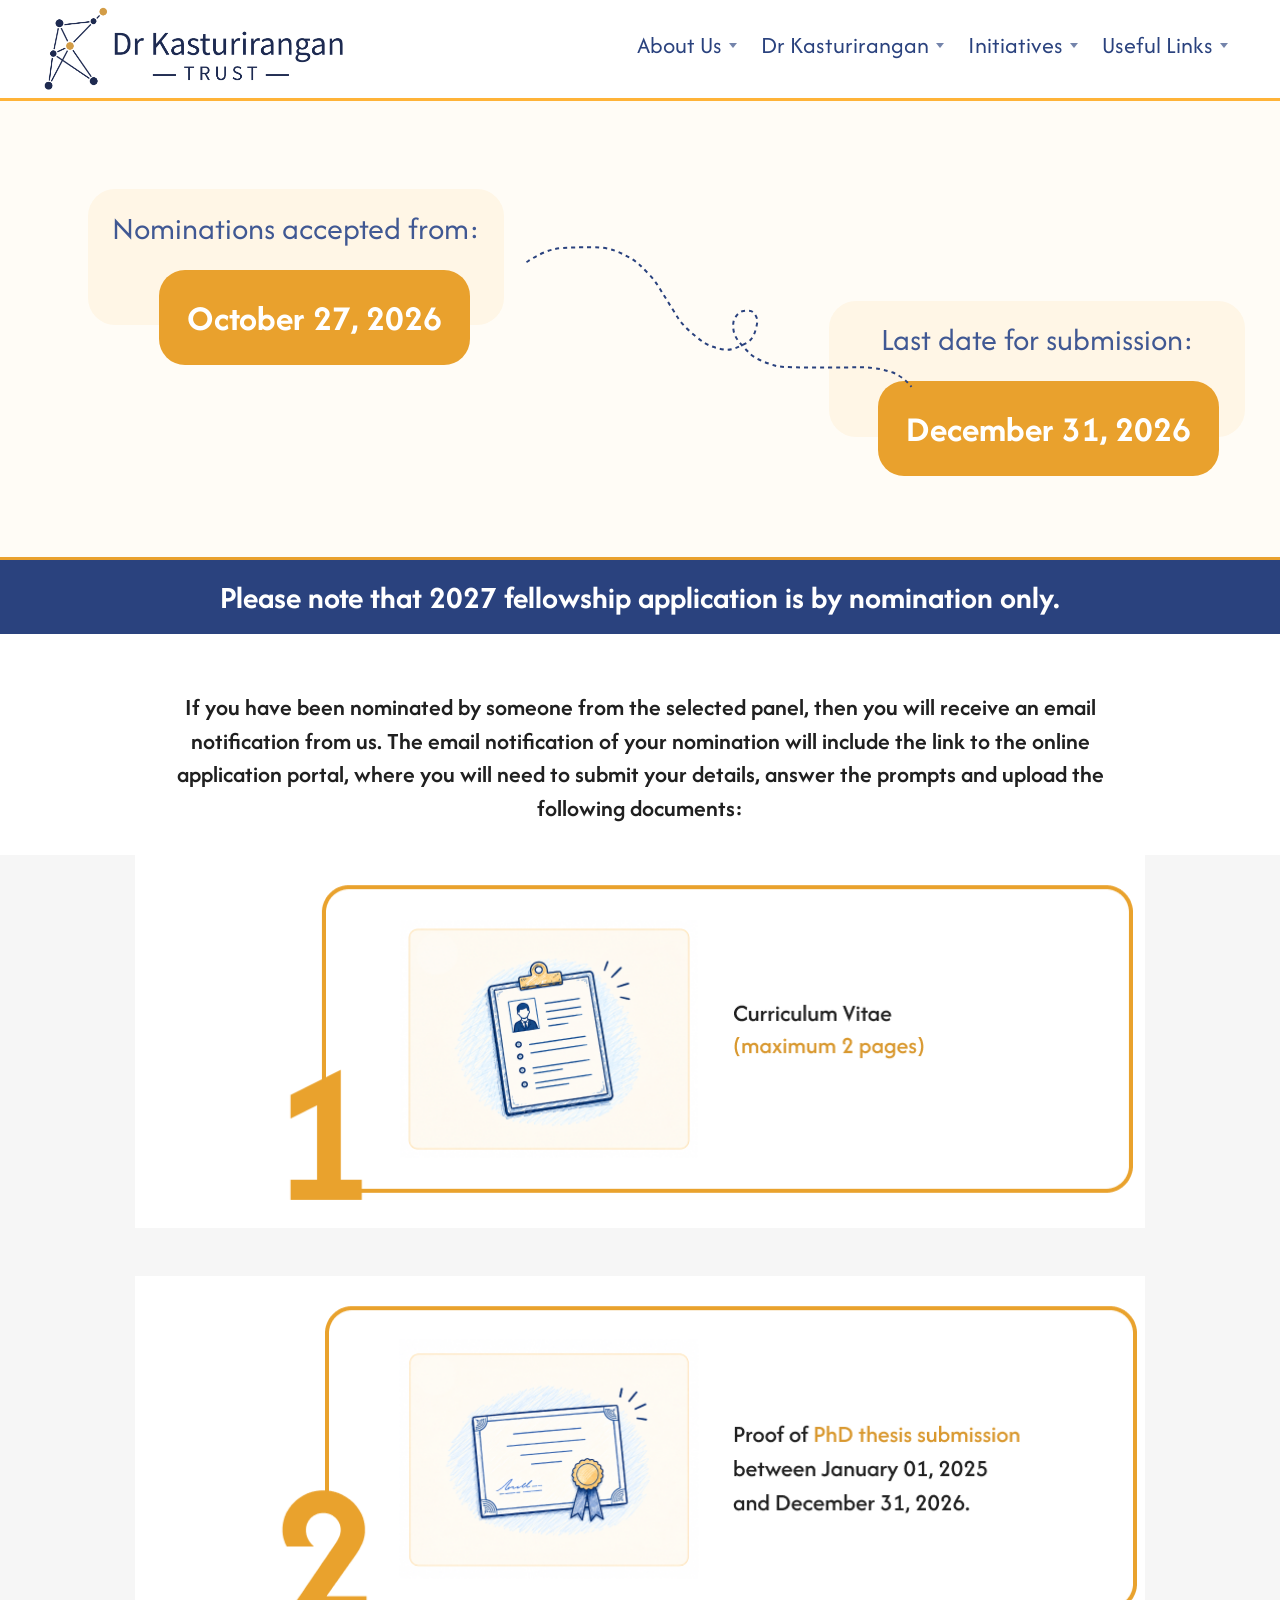
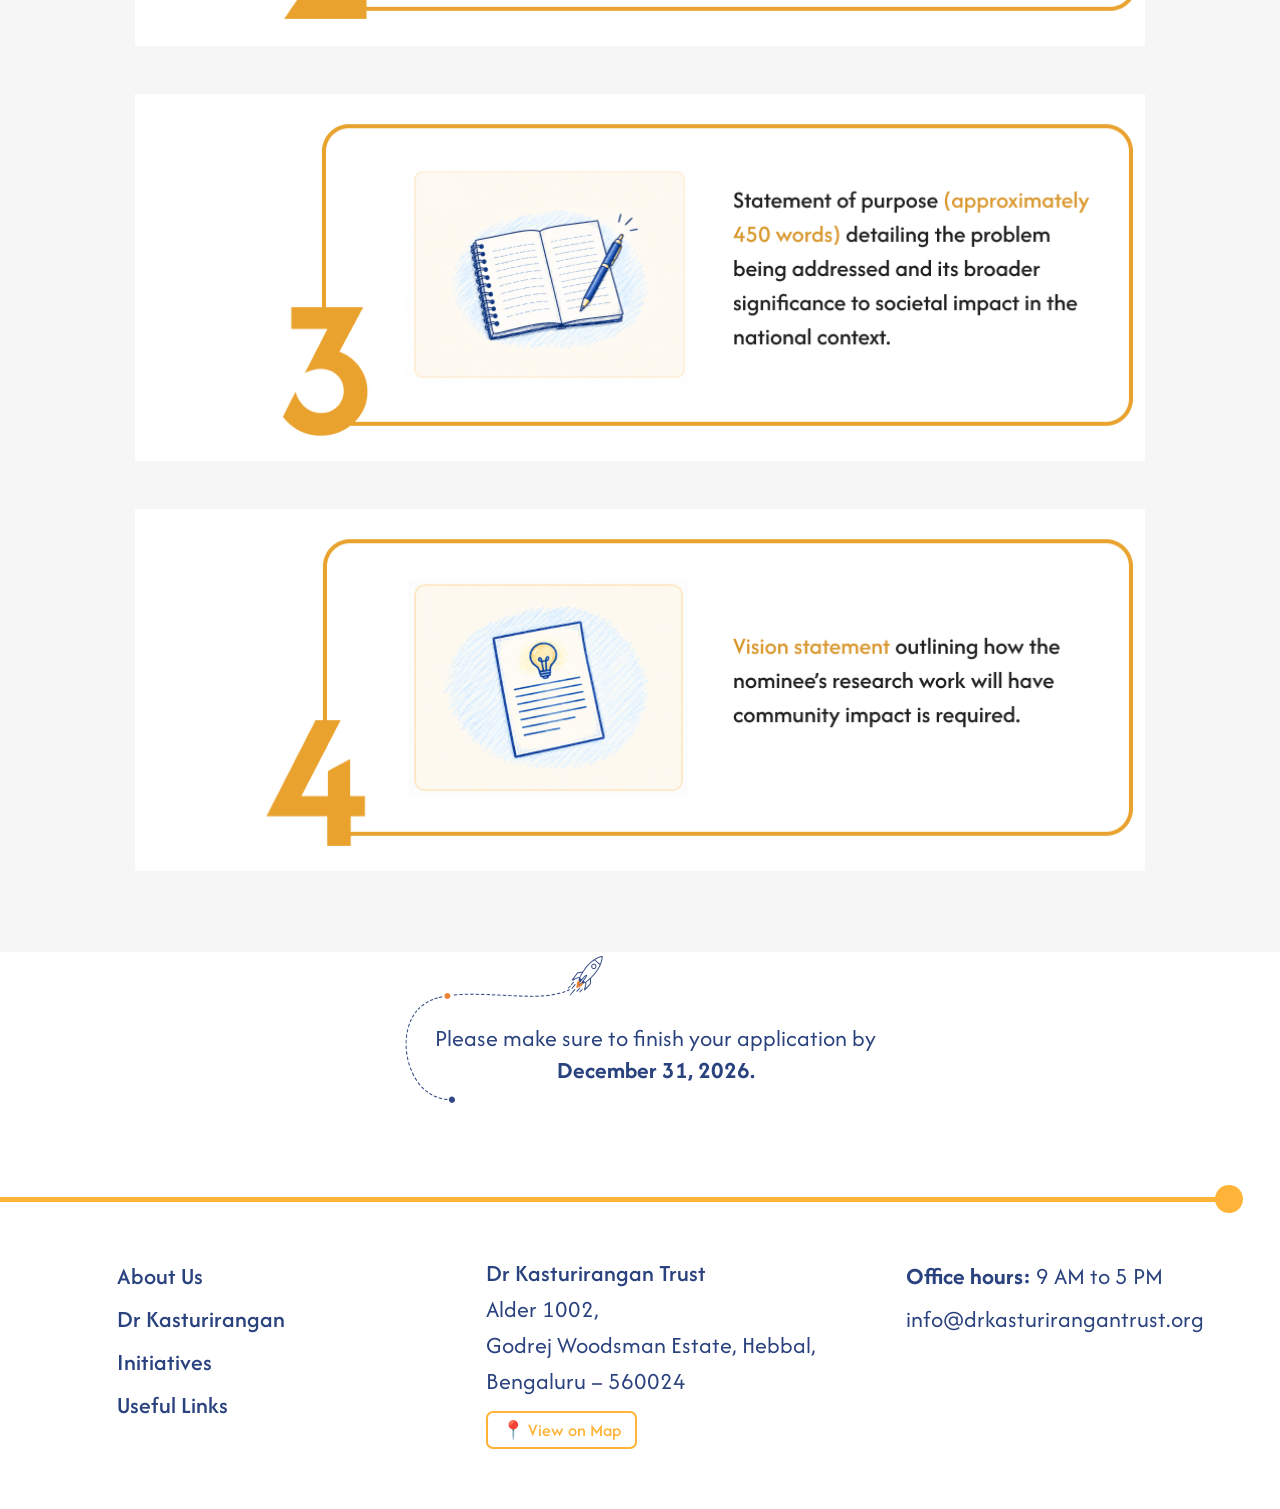
==== apply.html @ 33c1ba4e "Fix footer pincode: 560045 -> 560024 across all pages" ====
<!DOCTYPE html>
<html lang="en">
<head>
  <meta charset="UTF-8">
  <link rel="preconnect" href="https://fonts.googleapis.com">
  <link rel="preconnect" href="https://fonts.gstatic.com" crossorigin>
  <link rel="stylesheet" href="https://fonts.googleapis.com/css2?family=Afacad:ital,wght@0,400;0,500;0,600;0,700;1,400;1,500;1,600;1,700&family=Agdasima&display=swap">
  <meta name="viewport" content="width=device-width, initial-scale=1.0">
  <title>Apply &mdash; Dr Kasturirangan Trust</title>
  <link rel="stylesheet" href="tokens.css">
  <link rel="stylesheet" href="shared.css">
  <link rel="stylesheet" href="apply.css">
  <link rel="stylesheet" href="mobile-shared.css">
  <link rel="stylesheet" href="mobile-apply.css">
</head>
<body>

  <!-- ============================================================
       NAV (identical across all pages)
  ============================================================ -->
  <nav class="site-nav">
    <a href="index.html" class="nav-logo">
      <img src="assets/images/logo-final.png" alt="Dr Kasturirangan Trust" style="height:86px;width:auto;">
    </a>
    <ul class="nav-links">
      <li>
        <a href="#">About Us <span class="nav-chev"></span></a>
        <div class="nav-dropdown">
          <a href="vision.html">Vision &amp; Mission</a>
          <a href="team.html">Team</a>
        </div>
      </li>
      <li>
        <a href="hislife.html">Dr Kasturirangan <span class="nav-chev"></span></a>
        <div class="nav-dropdown">
          <a href="hislife.html">His Life</a>
          <a href="writings.html">Space and Beyond &ndash; The Book</a>
        </div>
      </li>
      <li>
        <a href="fellowship.html">Initiatives <span class="nav-chev"></span></a>
        <div class="nav-dropdown">
          <a href="fellowship.html">Fellowship</a>
        </div>
      </li>
      <li>
        <a href="apply.html">Useful Links <span class="nav-chev"></span></a>
        <div class="nav-dropdown">
          <a href="apply.html">Apply</a>
          <a href="#contact">Contact Us</a>
        </div>
      </li>
    </ul>
    <button class="nav-hamburger" aria-label="Menu" aria-expanded="false"
            onclick="var n=this.closest('nav');var ul=n.querySelector('.nav-links');ul.classList.toggle('nav-open');this.setAttribute('aria-expanded',ul.classList.contains('nav-open'))">
      <svg width="24" height="24" viewBox="0 0 24 24" fill="none">
        <line x1="3" y1="6"  x2="21" y2="6"  stroke="currentColor" stroke-width="2" stroke-linecap="round"/>
        <line x1="3" y1="12" x2="21" y2="12" stroke="currentColor" stroke-width="2" stroke-linecap="round"/>
        <line x1="3" y1="18" x2="21" y2="18" stroke="currentColor" stroke-width="2" stroke-linecap="round"/>
      </svg>
    </button>
  </nav>

  <!-- ============================================================
       1. NOMINATION DATES
       Figma: bg #fffcf6, h 459px. Two staggered label+date pairs.
       Left pair: x=88, y=107 (section-relative).
       Right pair: x=933, y=218.
       Connector arrow: x=526, y=145, 387x142px.
  ============================================================ -->
  <section class="ap-dates" aria-label="Nomination dates">
    <div class="ap-dates-pill ap-dates-pill--left"  aria-hidden="true"></div>
    <div class="ap-dates-pill ap-dates-pill--right" aria-hidden="true"></div>

    <p class="ap-dates-label ap-dates-label--left">Nominations accepted from:</p>
    <div class="ap-date-box ap-date-box--left">
      <time datetime="2026-10-27">October 27, 2026</time>
    </div>

    <p class="ap-dates-label ap-dates-label--right">Last date for submission:</p>
    <div class="ap-date-box ap-date-box--right">
      <time datetime="2026-12-31">December 31, 2026</time>
    </div>

    <img class="ap-dates-connector" src="assets/apply/dates-connector.svg" alt="" aria-hidden="true">
  </section>

  <!-- ============================================================
       2. NOTICE BANNER
       Figma: h 74px, bg #2a417d, 32px bold white centered.
  ============================================================ -->
  <div class="ap-banner" role="note">
    Please note that 2027 fellowship application is by nomination only.
  </div>

  <!-- ============================================================
       3. INTRO TEXT
       Figma: w 962px centred, 32px #d9982e. Email link in bold.
  ============================================================ -->
  <p class="ap-intro">
    If you have been nominated by someone from the selected panel, then you will receive an email notification from us. The email notification of your nomination will include the link to the online application portal, where you will need to submit your details, answer the prompts and upload the following documents:
  </p>

  <!-- ============================================================
       4. DOCUMENT CARDS  (1 of 5)
       Each: 962px centred, 4px amber border, radius 27px.
       Large decorative number overflows left edge of card.
       Card-relative coords: page_abs_y - cardTop, page_abs_x - cardLeft.
       NOTE: card-4.png and card-5.png are exports from updated Figma
             showing endorsement (numbered 4) and budget (numbered 5).
  ============================================================ -->
  <section class="ap-docs" aria-label="Required application documents">

    <img class="ap-card-full" src="assets/apply/card-1.png"
         alt="Curriculum Vitae (maximum 2 pages)">

    <img class="ap-card-full" src="assets/apply/card-2.png"
         alt="Proof of PhD thesis submission between January 01, 2025 and December 31, 2026">

    <img class="ap-card-full" src="assets/apply/card-3.png"
         alt="Statement of purpose (approximately 450 words) detailing the problem being addressed and its broader significance to societal impact in the national context">

    <img class="ap-card-full" src="assets/apply/card-4.png"
         alt="Vision statement outlining how the nominee�s research work will have community impact">

  </section>

  <!-- ============================================================
       5. DISCLAIMER
       Figma: container 631x153px centred. Rocket (222x153) left.
       Disclaimer SVG: left 37px, top 70px, 584x53px.
  ============================================================ -->
  <div class="ap-disclaimer">
    <img class="ap-disclaimer-rocket" src="assets/apply/rocket.png"
         alt="" aria-hidden="true">
    <p class="ap-disclaimer-text">Please make sure to finish your application by <strong>December 31, 2026.</strong></p>
  </div>

  <!-- ============================================================
       FOOTER RULE
  ============================================================ -->
  <div class="footer-rule-wrap">
    <div class="footer-rule"></div>
    <div class="footer-dot"></div>
  </div>

  <!-- ============================================================
       FOOTER
  ============================================================ -->
  <footer class="site-footer">
    <nav class="footer-nav" aria-label="Footer navigation">
      <a href="#">About Us</a>
      <a href="hislife.html">Dr Kasturirangan</a>
      <a href="fellowship.html">Initiatives</a>
      <a href="apply.html">Useful Links</a>
    </nav>
    <div class="footer-addr-block">
      <p class="footer-addr">
        <strong>Dr Kasturirangan Trust</strong><br>
        Alder 1002,<br>
        Godrej Woodsman Estate, Hebbal,<br>
        Bengaluru &ndash; 560024
      </p>
      <a href="https://maps.google.com/maps?q=Godrej+Woodsman+Estate,+Hebbal,+Bengaluru+560024"
         target="_blank" rel="noopener" class="footer-map-btn">&#128205; View on Map</a>
    </div>
    <div class="footer-contact" id="contact">
      <p><strong>Office hours:</strong> 9 AM to 5 PM</p>
      <a href="mailto:info@drkasturirangantrust.org">info@drkasturirangantrust.org</a>
</div>
  </footer>

<script src="nav.js"></script>
</body>
</html>
---- tokens.css ----
﻿/* --- DESIGN TOKENS ---------------------------------------------
   All values extracted programmatically from Figma node data.
   Colors: from fills[].color hex. Sizes: from text-node style.
   Radius: from cornerRadius. Spacing: from layout coordinates.
--------------------------------------------------------------- */

:root {
  /* COLORS */
  --c-primary:      #2a427e;   /* fills: primary navy */
  --c-primary-dark: #2e3d63;   /* nav links, subheadings */
  --c-accent:       #ffb338;   /* amber: borders, pills, footer rule */
  --c-amber-deep:   #c58316;   /* darker amber: hero title, kickers */
  --c-kicker:       #d39d47;   /* section kicker letter-color */
  --c-amber-border: #d9982e;   /* application section border */
  --c-text:         #202020;   /* body text */
  --c-text-muted:   #808080;   /* explore link, taglines */
  --c-text-navy:    #162752;   /* application section heading */
  --c-text-blue:    #405893;   /* date highlight in application */
  --c-bg-cream:     #fff6e7;   /* exp rows, eligibility boxes */
  --c-bg-light:     #f7f5f5;   /* fellowship hero background */
  --c-amber-bg:     rgba(255,179,56,0.8); /* quote strip background */

  /* TYPOGRAPHY */
  --font-main: 'Afacad', sans-serif;
  --font-deco: 'Agdasima', sans-serif;

  /* font-size values from Figma text node fontSize */
  --fs-nav:       24px;   /* nav links */
  --fs-kicker:    20px;   /* section kicker labels */
  --fs-body-sm:   clamp(18px, 1.25vw, 22px);  /* hero description; 18px @ 1440px, never below Figma value */
  --fs-body:      24px;   /* standard body + bullets */
  --fs-body-lg:   24px;   /* footer, eligibility text */
  --fs-tagline:   24px;   /* CTA tagline + button text */
  --fs-eyebrow:   28px;   /* fellowship "Apply now" text */
  --fs-h2:        36px;   /* all section h2 headings */
  --fs-hero:      clamp(22px, 2.43vw, 47px); /* home hero headline; 35px @ 1440px */
  --fs-quote:     44px;   /* pull quote */
  --fs-hero-btn:  36px;   /* home apply button text */
  --fs-banner:    36px;   /* banner strip text */

  /* font-weight from Figma fontStyle (Regular=400, Medium=500, Bold=700) */
  --fw-regular: 400;
  --fw-medium:  500;
  --fw-semibold: 600;
  --fw-bold:    700;

  --ls-kicker: 2px;  /* letterSpacing on kicker labels */

  /* SPACING (from absolute coordinates converted to logical values) */
  --nav-h:       101px;  /* home page: separator line at y=101 */
  --page-px:      clamp(16px, 4vw, 58px);  /* leftmost canvas content at x=58; fluid */
  --section-py:   clamp(32px, 3.9vw, 56px);  /* section vertical padding; fluid */

  /* BORDER RADIUS (from Figma cornerRadius property) */
  --r-portrait:   71px;   /* hero portrait image */
  --r-pill:       99px;   /* blue decorative rectangle */
  --r-banner:     26px;   /* amber banner pills */
  --r-tab-bar:    27px;   /* fellowship tab nav border */
  --r-exp-row:    26px;   /* expectation rows */
  --r-exp-port:   42px;   /* expectations portrait image */
  --r-story:      10px;   /* story card images */
  --r-elig-box:   26px;   /* eligibility boxes */
  --r-cta-btn:    13px;   /* CTA apply button */
  --r-apply-btn:  12px;   /* fellowship apply button */
  --r-home-btn:   17px;   /* home apply button */
  --r-map-btn:     7px;   /* View on Map button */

  /* LAYOUT */
  --max-w-page:    1440px;
  --max-w-content: 1324px;  /* tab bar width = widest inner container */
}

/* RESET */
*, *::before, *::after { margin: 0; padding: 0; box-sizing: border-box; }
html { font-size: 16px; scroll-behavior: smooth; }
body {
  font-family: var(--font-main);
  background: #fff;
  color: var(--c-text);
  overflow-wrap: break-word;
  max-width: var(--max-w-page);
  margin: 0 auto;
}
img { max-width: 100%; height: auto; display: block; }
a { text-decoration: none; color: inherit; }
button { cursor: pointer; font-family: var(--font-main); border: none; background: none; }
ul { list-style: disc; }
li { margin-bottom: 8px; }
---- shared.css ----
/* shared.css - nav + footer used on every page
   Measurements from Figma node coordinates (1440px canvas). */

/* ==========================================================
   NAV
   Height 101px: separator line at y=101 in home page canvas.
   Logo icon: x=40, y=7, w=58, h=74. Logo text: x=101, w=273, h=83.
   Links: x=638-1363, y=44, font-size=16px, color=#2e3d63.
   Border-bottom: 3px solid #ffb338 (accent).
   ========================================================== */

.site-nav {
  position: sticky;
  top: 0;
  z-index: 200;
  background: #fff;
  border-bottom: 3px solid var(--c-accent);
  height: var(--nav-h);
  display: flex;
  align-items: center;
  justify-content: space-between;
  padding: 0 40px;
}

.nav-logo {
  display: flex;
  align-items: center;
  gap: 3px; /* 101px - (40px + 58px) = 3px between icon right and text left */
  flex-shrink: 0;
}

.nav-logo-icon {
  width: 58px;
  height: 74px;
  object-fit: contain;
}

.nav-logo-text {
  width: 273px;
  height: 83px;
  object-fit: contain;
}

.nav-logo img {
  height: 86px;
  width: auto;
}

.nav-links {
  display: flex;
  align-items: center;
  list-style: none;
  padding: 0;
  margin: 0;
  gap: 0;
  flex: 1;
  justify-content: flex-end;
}

.nav-links li a {
  display: flex;
  align-items: center;
  gap: 4px;
  height: var(--nav-h);
  padding: 0 12px;
  font-size: var(--fs-nav);
  font-weight: var(--fw-regular);
  color: var(--c-primary);
  white-space: nowrap;
  transition: color 0.15s;
}

.nav-links li a:hover {
  color: var(--c-accent);
}

/* ----------------------------------------------------------
   NAV DROPDOWN
   Each <li> is position:relative. Dropdown sits directly below
   the nav's amber border (top = nav-h - 3px border).
   Animation: opacity + translateY, 150ms ease-out ("quick").
   ---------------------------------------------------------- */

.nav-links li {
  position: relative;
}

.nav-dropdown {
  position: absolute;
  top: calc(var(--nav-h) - 3px);
  left: 0;
  background: #fff;
  border-top: 3px solid var(--c-accent);
  border-radius: 0 0 10px 10px;
  box-shadow: 0 8px 24px rgba(0, 0, 0, 0.12);
  min-width: fit-content;
  padding: 4px 0 8px; /* R5: compact dropdown */
  z-index: 300;
  opacity: 0;
  transform: translateY(-6px);
  pointer-events: none;
  transition: opacity 0.15s ease-out, transform 0.15s ease-out;
}

.nav-links li:hover > .nav-dropdown {
  opacity: 1;
  transform: translateY(0);
  pointer-events: auto;
}

/* Higher specificity (0-2-0-1) beats .nav-links li a (0-1-1-1)
   so height:101px and display:flex do not bleed into dropdown items. */
.nav-links li .nav-dropdown a {
  display: block;
  height: auto;
  padding: 7px 16px; /* R5: tighter dropdown items */
  font-size: 22px;
  font-weight: var(--fw-regular);
  color: var(--c-primary);
  white-space: nowrap;
  line-height: 1.4;
  transition: color 0.1s ease, background 0.1s ease, padding-left 0.1s ease;
}

.nav-links li .nav-dropdown a:hover {
  color: var(--c-primary);
  background: var(--c-bg-cream);
  padding-left: 26px;
}

/* Right-align dropdowns for the last 3 nav items so they don't overflow
   the right edge of the 1440px page (e.g. "Journeys of Change", "Useful Links"). */
.nav-links li:nth-last-child(-n+3) .nav-dropdown {
  left: auto;
  right: 0;
}


/* Dropdown chevron: solid CSS downward triangle (▽) */
.nav-chev {
  display: inline-block;
  width: 0;
  height: 0;
  border-left: 4px solid transparent;
  border-right: 4px solid transparent;
  border-top: 5px solid currentColor;
  margin-left: 3px;
  opacity: 0.65;
  flex-shrink: 0;
  vertical-align: middle;
}

/* ==========================================================
   FOOTER RULE + DOT
   Line: left=0, top=14px within wrap, w=calc(100%-118px), h=5px.
   Dot: right=118px, top=2px, w=28, h=28, circle.
   From Figma: line at x=0 w=1338 on 1440px canvas.
   1440-1338=102px gap on right; dot at x=1322, size=32px.
   CSS approximation: right=118px to sit inside line end.
   ========================================================== */

.footer-rule-wrap {
  position: relative;
  height: 32px;
}

.footer-rule {
  position: absolute;
  left: 0;
  top: 14px;
  width: calc(100% - var(--page-px)); /* ends at page margin, dot sits at that end */
  height: 5px;
  background: var(--c-accent);
}

.footer-dot {
  position: absolute;
  right: calc(var(--page-px) - 14px); /* centers 28px dot on the line's right end */
  top: 2px;
  width: 28px;
  height: 28px;
  border-radius: 50%;
  background: var(--c-accent);
}

/* ==========================================================
   FOOTER
   3-col grid starting at x=117px on 1440px canvas.
   Col widths derived from Figma link/address/contact x-positions:
     Col 1 (nav links): x=117, ends before x=486 -> 369px
     Col 2 (address):   x=486, ends before x=906 -> 420px
     Col 3 (contact):   x=906 to x=1440          -> 534px
   padding-left=117px places grid at the correct canvas offset.
   Font: 24px medium #2a427e (--fs-body-lg, --fw-medium).
   ========================================================== */

.site-footer {
  padding: 40px 40px 60px 117px;
  padding-bottom: max(60px, calc(env(safe-area-inset-bottom, 0px) + 40px));
  display: grid;
  grid-template-columns: 369px 420px 1fr;
  gap: 0;
  align-items: start;
}

.footer-nav {
  display: flex;
  flex-direction: column;
}

.footer-nav a {
  font-size: var(--fs-body-lg);
  font-weight: var(--fw-medium);
  color: var(--c-primary);
  line-height: 1.8;
  display: block;
}

.footer-nav a:hover {
  color: var(--c-accent);
}

.footer-addr {
  font-size: var(--fs-body-lg);
  font-weight: var(--fw-regular);
  color: var(--c-primary);
  line-height: 1.5;
  margin-bottom: 12px;
}

.footer-addr strong {
  font-weight: var(--fw-medium);
}

/* View on Map button: border=2px #ffb338, radius=7px, 24px medium */
.footer-map-btn {
  display: inline-flex;
  align-items: center;
  gap: 6px;
  border: 2px solid var(--c-accent);
  border-radius: var(--r-map-btn);
  padding: 5px 14px;
  font-size: 18px;
  font-weight: var(--fw-medium);
  color: var(--c-accent);
  background: none;
  font-family: var(--font-main);
  cursor: pointer;
  text-decoration: none;
}

.footer-contact p,
.footer-contact a {
  font-size: var(--fs-body-lg);
  color: var(--c-primary);
  line-height: 1.8;
  display: block;
}

.footer-contact a:hover {
  color: var(--c-accent);
}

/* Footer social icons row */
.footer-social {
  display: flex;
  align-items: center;
  gap: 16px;
  margin-top: 8px;
}

.footer-social a {
  display: inline-flex;
  align-items: center;
  justify-content: center;
  width: 40px;
  height: 40px;
  border-radius: 50%;
  border: 2px solid var(--c-primary);
  color: var(--c-primary);
  transition: border-color 0.15s, color 0.15s;
}

.footer-social a:hover {
  border-color: var(--c-accent);
  color: var(--c-accent);
}

/* ==========================================================
   RESPONSIVE BREAKPOINTS
   At 768px: collapse nav + footer to single column.
   ========================================================== */

/* Hamburger button — hidden on desktop */
.nav-hamburger {
  display: none;
  background: none;
  border: none;
  cursor: pointer;
  padding: 8px;
  color: var(--c-primary-dark);
  flex-shrink: 0;
}
.nav-hamburger:hover { color: var(--c-accent); }

@media (max-width: 900px) {
  .site-nav {
    padding: 0 20px;
    height: auto;
    min-height: 70px;
    flex-wrap: wrap;
    gap: 8px;
    padding-top: 10px;
    padding-bottom: 10px;
  }
  .nav-links {
    flex-wrap: wrap;
    gap: 0;
  }
  .nav-links li a {
    height: auto;
    padding: 6px 8px;
    font-size: 14px;
  }
  .nav-logo-text {
    width: 180px;
    height: auto;
  }
}

/* ── Hamburger nav for phones ── */
@media (max-width: 620px) {
  .site-nav {
    flex-wrap: nowrap;
    height: 64px;
    min-height: 64px;
    padding: 0 16px;
    gap: 0;
  }
  /* Hide link list until opened */
  .nav-links {
    display: none;
    flex-direction: column;
    align-items: flex-start;
    position: absolute;
    top: 64px;
    left: 0;
    right: 0;
    background: #fff;
    border-top: 3px solid var(--c-accent);
    box-shadow: 0 8px 24px rgba(0,0,0,0.14);
    padding: 8px 0 16px;
    z-index: 400;
  }
  .nav-links.nav-open {
    display: flex;
  }
  .nav-links li {
    width: 100%;
  }
  .nav-links li a {
    height: auto;
    padding: 10px 20px;
    font-size: 16px;
    width: 100%;
    box-sizing: border-box;
  }
  /* Drop sub-menus inline on mobile */
  .nav-dropdown {
    position: static;
    box-shadow: none;
    border-top: none;
    border-radius: 0;
    background: var(--c-bg-cream);
    opacity: 1;
    transform: none;
    pointer-events: auto;
    display: none;
    padding: 0;
  }
  .nav-links li.nav-sub-open > .nav-dropdown {
    display: block;
  }
  .nav-links li .nav-dropdown a {
    padding: 7px 20px 7px 32px;
    font-size: 18px;
  }
  .nav-hamburger { display: flex; }
  .nav-logo-text  { width: 140px; }
  .nav-logo img   { height: 48px !important; width: auto !important; }
}

@media (max-width: 960px) {
  .site-footer {
    padding-left: 40px;
    grid-template-columns: 1fr 1fr 1fr;
  }
}

@media (max-width: 768px) {
  .site-footer {
    grid-template-columns: 1fr;
    padding: 32px 20px;
    gap: 24px;
  }
  .footer-rule-wrap {
    display: none;
  }
}
---- apply.css ----
/* apply.css — Apply / nomination page
   All coordinates from Anima React export (Apply.tsx) + Figma.
   wrap_y = Anima_absolute_y − 113 (nav height).
   1440px fixed canvas, desktop-first. */

/* ─── 1. NOMINATION DATES ──────────────────────────────────────
   Figma: section top 113px (after nav), h 459px, bg #fffcf6.
   Two staggered label+date pairs connected by an arrow SVG.
   ─────────────────────────────────────────────────────────────── */
.ap-dates {
  position: relative;
  height: 459px;
  background: #fffcf6;
  border-bottom: 3px solid #e9a12d;
}

/* Soft amber pill behind each label+date pair */
.ap-dates-pill {
  position: absolute;
  height: 136px;
  width: 416px;
  background: #fff6e6;
  border-radius: 27px;
}
.ap-dates-pill--left  { left: 88px;  top: 88px; }
.ap-dates-pill--right { left: 64.79%; top: 200px; }

/* "Nominations accepted from:" / "Last date for submission:" */
.ap-dates-label {
  position: absolute;
  width: 416px;
  font-size: 32px;
  font-weight: 400;
  color: #405893;       /* --c-text-blue */
  text-align: center;
  line-height: 1.3;
  margin: 0;
}
.ap-dates-label--left  { left: 88px;  top: 107px; }
.ap-dates-label--right { left: 64.79%; top: 218px; }

/* Amber rounded date pill (October 25 / December 31) */
.ap-date-box {
  position: absolute;
  height: 95px;
  background: #e9a12d;
  border-radius: 26px;
  display: flex;
  align-items: center;
  justify-content: center;
}
.ap-date-box--left  { left: 159px; top: 169px; width: fit-content; min-width: 180px; padding: 0 28px; }
.ap-date-box--right { left: 68.61%; top: 280px; width: fit-content; min-width: 180px; padding: 0 28px; }

.ap-date-box time {
  font-size: 36px;
  font-weight: 700;
  color: #fff;
  text-align: center;
}

/* Connector arrow between the two date groups */
.ap-dates-connector {
  position: absolute;
  left: 526px;
  top: 145px;
  width: 387px;
  height: 142px;
}

/* ─── 2. NOTICE BANNER ─────────────────────────────────────────
   Figma: top 575px, h 74px, bg #2a417d, text 32px bold white.
   ─────────────────────────────────────────────────────────────── */
.ap-banner {
  height: 74px;
  background: var(--c-primary);
  display: flex;
  align-items: center;
  justify-content: center;
  font-size: 32px;
  font-weight: 700;
  color: #fff;
  text-align: center;
  padding: 0 var(--page-px);
}

/* ─── 3. INTRO TEXT ────────────────────────────────────────────
   Figma: top 703px (57px below banner bottom), w 962px centred,
   32px normal, color #d9982e, email link in bold.
   ─────────────────────────────────────────────────────────────── */
.ap-intro {
  width: 962px;
  margin: 0 auto;
  padding: 57px 0 30px;
  font-size: 24px;
  font-weight: 600;
  color: #202020;
  text-align: center;
  line-height: 1.4;
}
.ap-intro a {
  font-weight: 700;
  color: #d9982e;
  text-decoration: none;
}
.ap-intro a:hover { text-decoration: underline; }

/* ─── 4. DOCUMENT CARDS ────────────────────────────────────────
   Six full-image cards (designer assets), each 1010px wide centred.
   Number is baked into each card image.
   ─────────────────────────────────────────────────────────────── */
.ap-docs {
  padding-bottom: 81px;
  background: #F6F6F6;
}

.ap-card-full {
  display: block;
  width: 1010px;
  height: auto;
  margin: 0 auto;
}

.ap-card-full + .ap-card-full { margin-top: 48px; }

/* ─── 5. DISCLAIMER ────────────────────────────────────────────
   Rocket image left + disclaimer SVG text right.
   Figma: container 631×153px centred, gap 78px to footer.
   ─────────────────────────────────────────────────────────────── */
.ap-disclaimer {
  position: relative;
  width: 481px;
  height: 153px;
  margin: 0 auto 78px;
}
.ap-disclaimer-rocket {
  position: absolute;
  left: 0;
  top: 0;
  width: 222px;
  height: 153px;
  object-fit: contain;
}
.ap-disclaimer-text {
  position: absolute;
  left: 31px;
  top: 70px;
  width: 450px;
  margin: 0;
  font-family: var(--font-main);
  font-size: 24px;
  color: #2A427E;
  line-height: 1.35;
  text-align: center;
}
---- mobile-shared.css ----
/* mobile-shared.css — global mobile overrides (linked after shared.css on preview pages)
   Breakpoint: 768px. Nav and footer already handled in shared.css. */

@media (max-width: 768px) {
  body {
    overflow-x: hidden;
  }

  /* Reduce heading sizes globally for readability */
  h1 { font-size: clamp(22px, 6vw, 32px); }
  h2 { font-size: clamp(18px, 5vw, 26px); }
}
---- mobile-apply.css ----
/* mobile-apply.css — Apply page mobile overrides (max-width: 768px)
   Desktop CSS uses fixed-px positioning/widths; this sheet reflofws to mobile flow. */

@media (max-width: 768px) {

  /* ── DATES SECTION ──────────────────────────────────────────── */
  .ap-dates {
    height: auto;
    display: flex;
    flex-direction: column;
    align-items: center;
    gap: 0;
    padding: 32px 20px 28px;
    box-sizing: border-box;
  }

  /* Hide decorative pills and connector arrow */
  .ap-dates-pill,
  .ap-dates-connector { display: none; }

  .ap-dates-label {
    position: static;
    width: auto;
    text-align: center;
    font-size: 20px;
    margin: 0 0 6px;
    line-height: 1.3;
  }

  .ap-date-box {
    position: static;
    height: auto;
    padding: 12px 28px;
    margin-bottom: 24px;
    border-radius: 20px;
  }

  .ap-date-box time {
    font-size: 24px;
  }

  /* ── NOTICE BANNER ──────────────────────────────────────────── */
  .ap-banner {
    height: auto;
    min-height: 60px;
    padding: 14px 20px;
    font-size: 18px;
    text-align: center;
    line-height: 1.4;
  }

  /* ── INTRO TEXT ─────────────────────────────────────────────── */
  .ap-intro {
    width: auto;
    max-width: 100%;
    padding: 32px 20px 20px;
    font-size: 17px;
    text-align: left;
    box-sizing: border-box;
  }

  /* ── DOCUMENT CARDS ─────────────────────────────────────────── */
  .ap-docs {
    padding-left: 16px;
    padding-right: 16px;
  }

  .ap-card-full {
    width: 100%;
    max-width: 100%;
    margin: 0 auto;
    height: auto;
    display: block;
  }

  .ap-card-full + .ap-card-full { margin-top: 24px; }

  /* ── DISCLAIMER ─────────────────────────────────────────────── */
  .ap-disclaimer {
    position: static;
    width: auto;
    height: auto;
    display: flex;
    flex-direction: column;
    align-items: center;
    gap: 12px;
    margin: 24px 20px 48px;
  }

  .ap-disclaimer-rocket {
    position: static;
    width: 120px;
    height: auto;
    object-fit: contain;
  }

  .ap-disclaimer-text {
    position: static;
    width: auto;
    height: auto;
    font-size: 18px;
    text-align: center;
    margin: 0;
  }
}
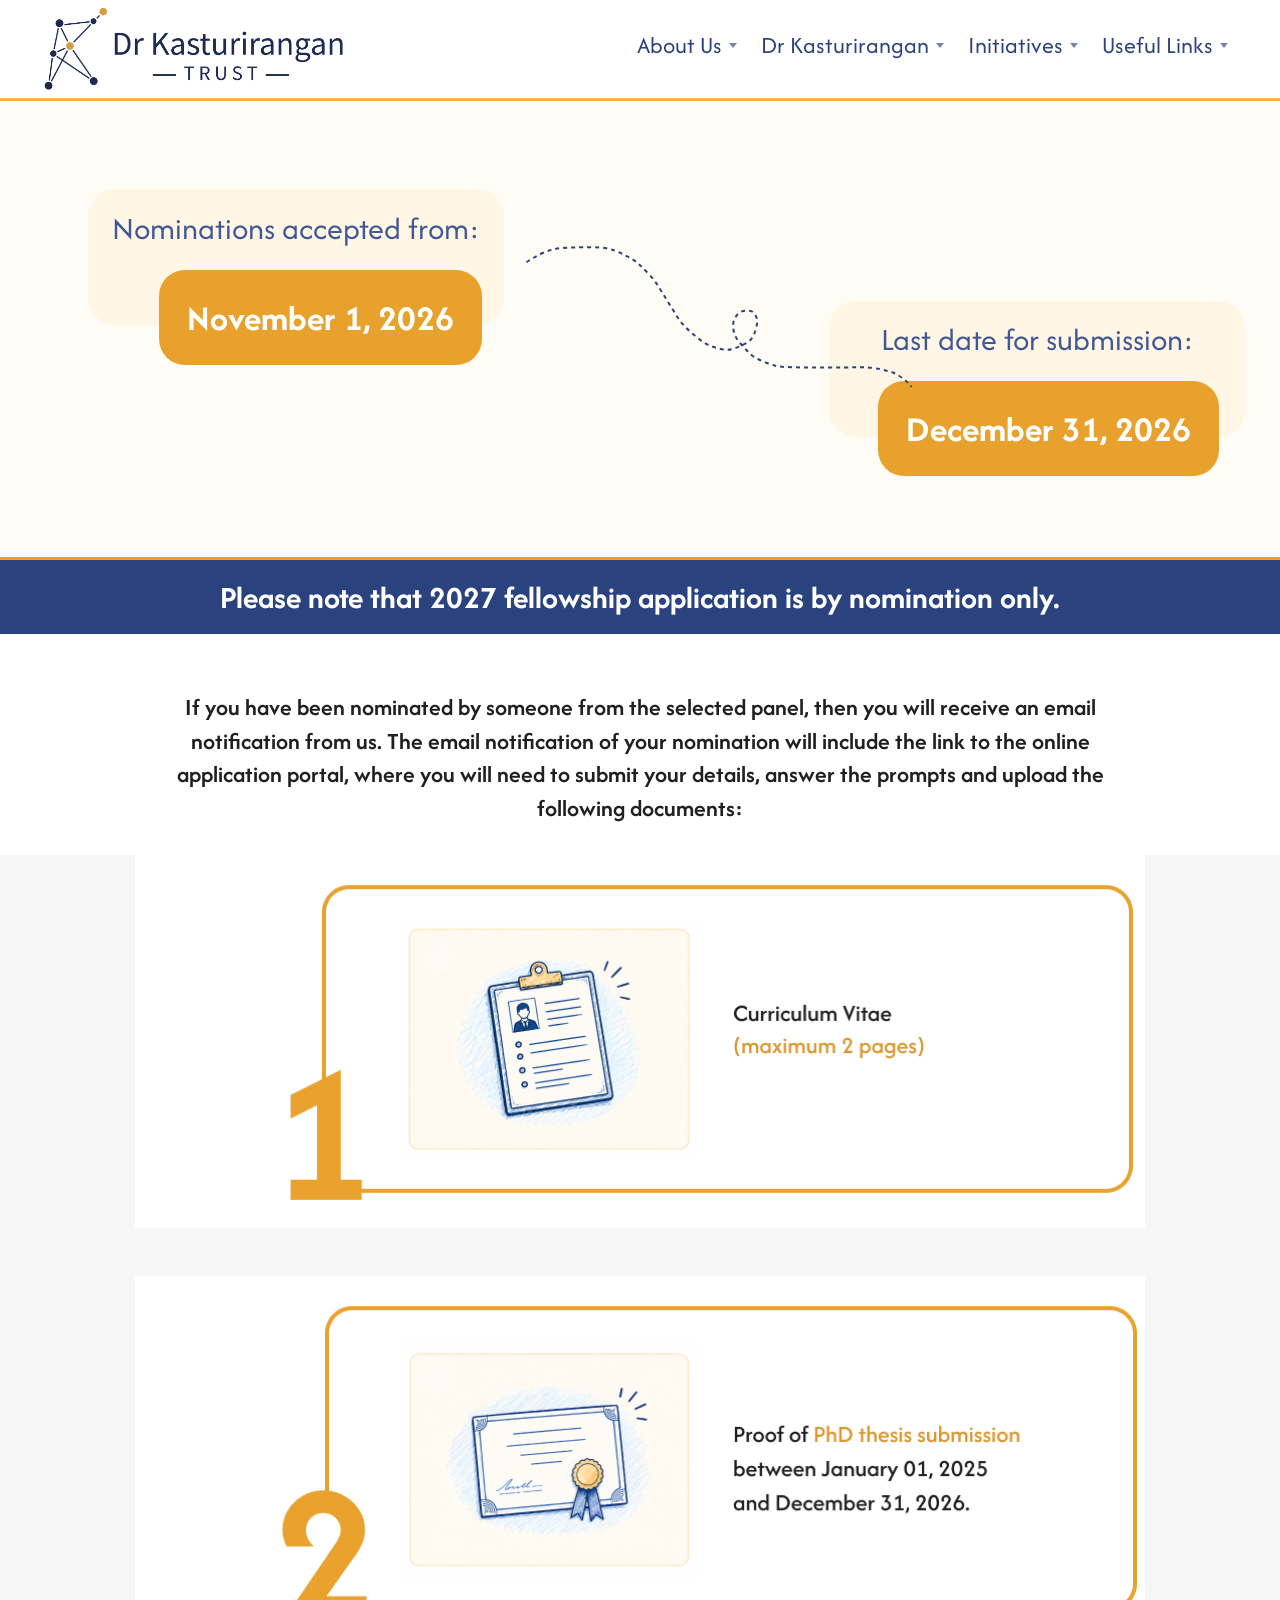
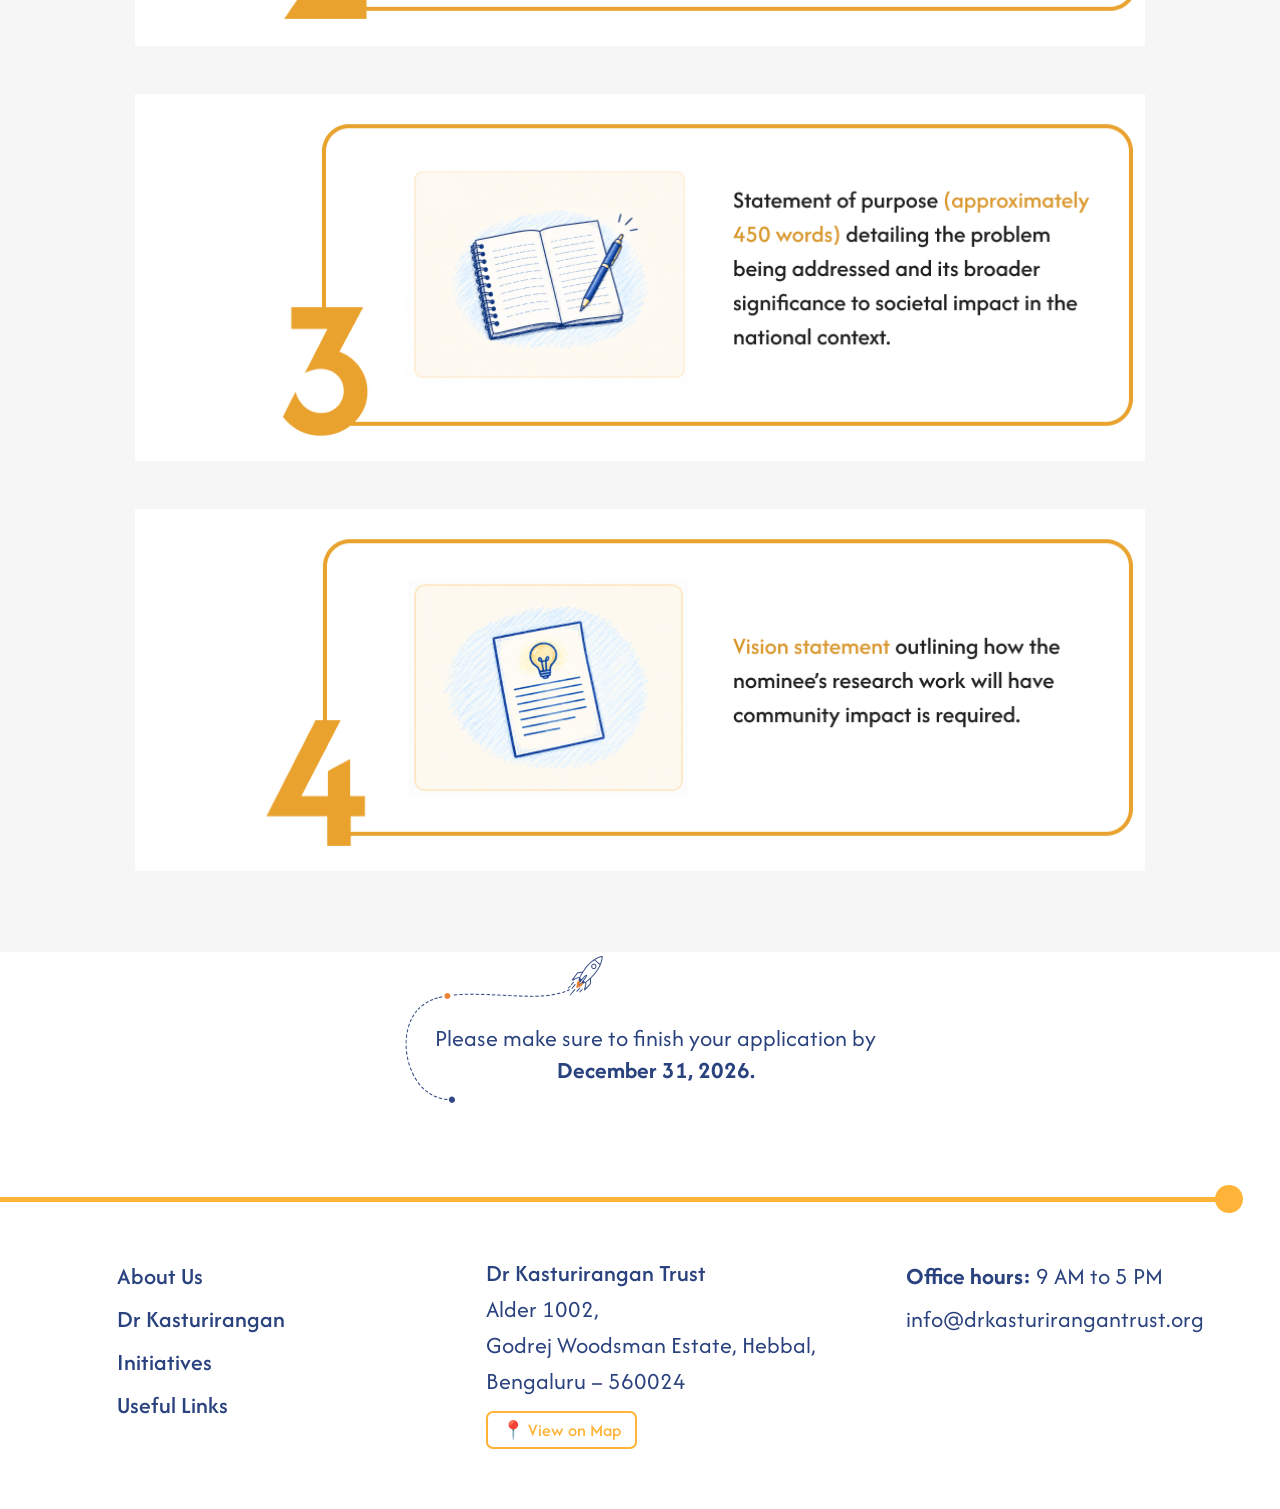
==== commit eb3cd14a: "Update deadline: October 27 -> November 1, 2026 in apply and fellowship pages" ====
--- a/apply.html
+++ b/apply.html
@@ -74,7 +74,7 @@
 
     <p class="ap-dates-label ap-dates-label--left">Nominations accepted from:</p>
     <div class="ap-date-box ap-date-box--left">
-      <time datetime="2026-10-27">October 27, 2026</time>
+      <time datetime="2026-11-01">November 1, 2026</time>
     </div>
 
     <p class="ap-dates-label ap-dates-label--right">Last date for submission:</p>
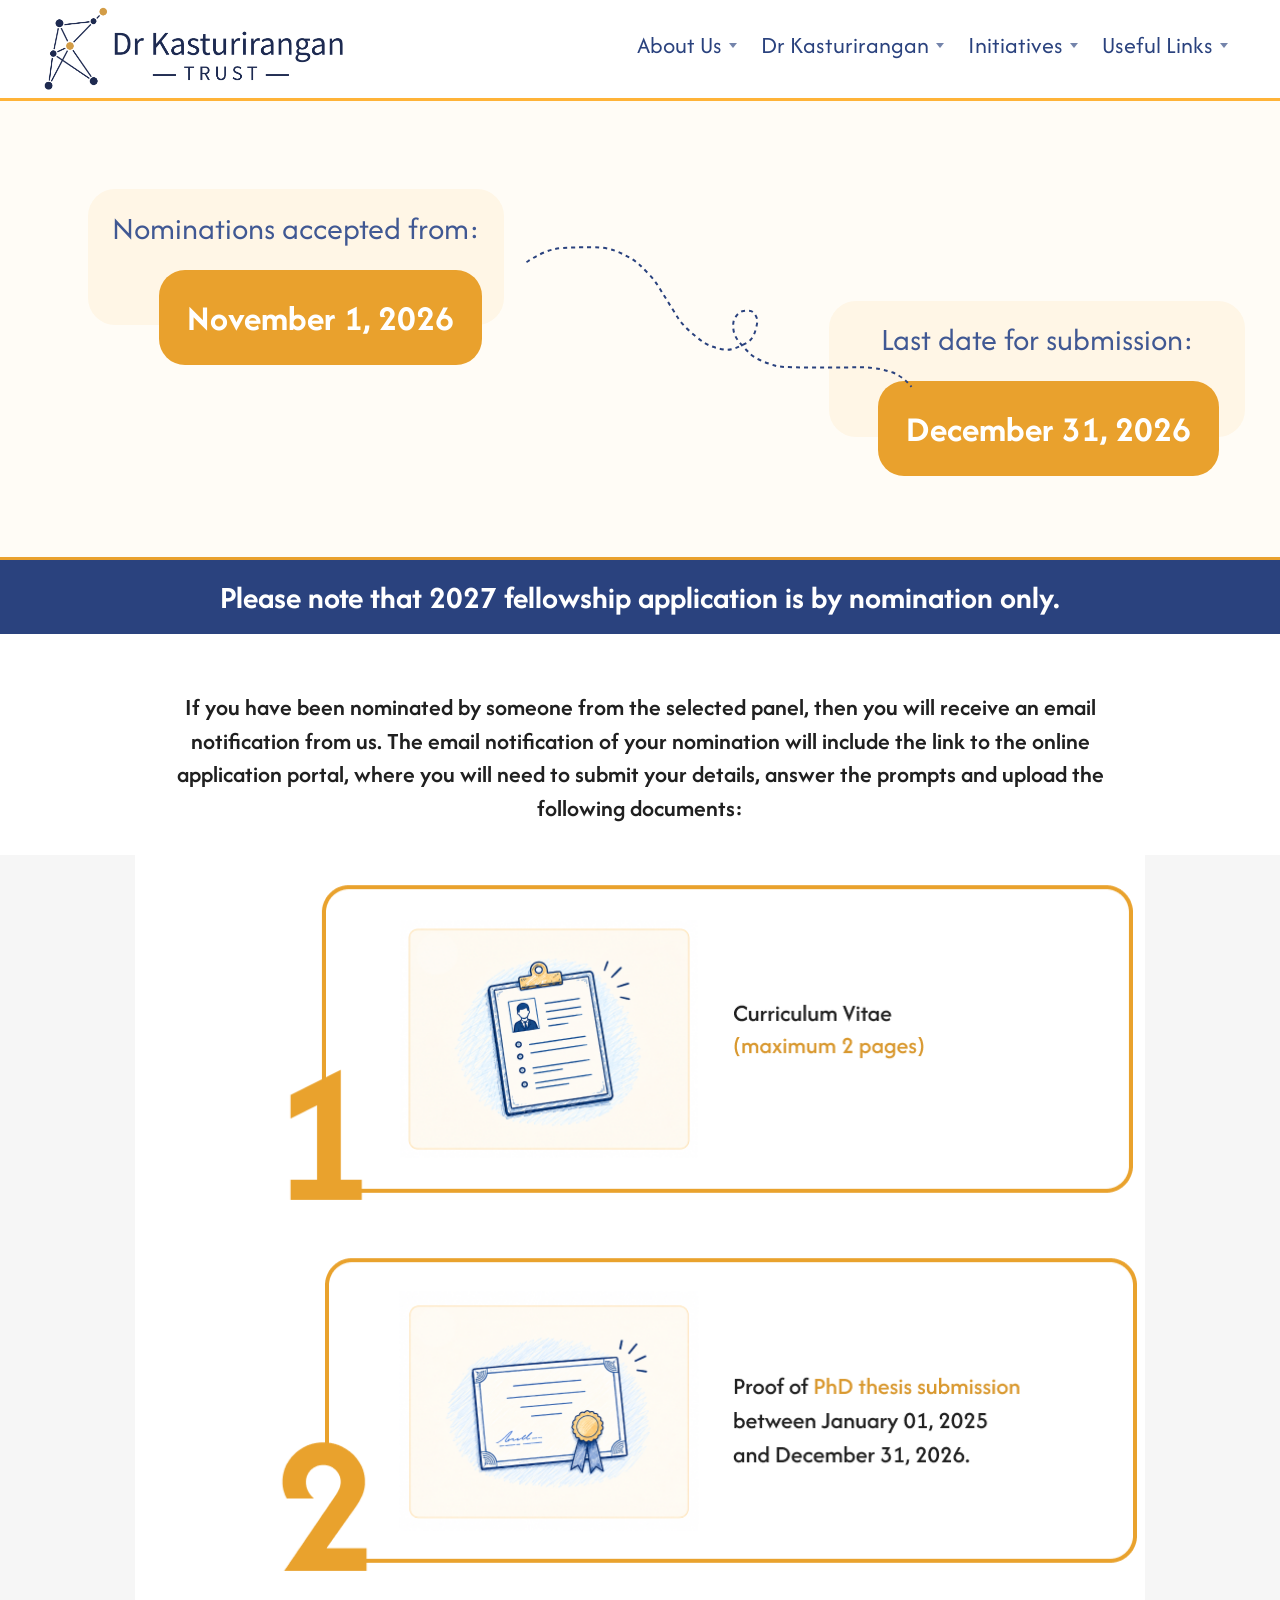
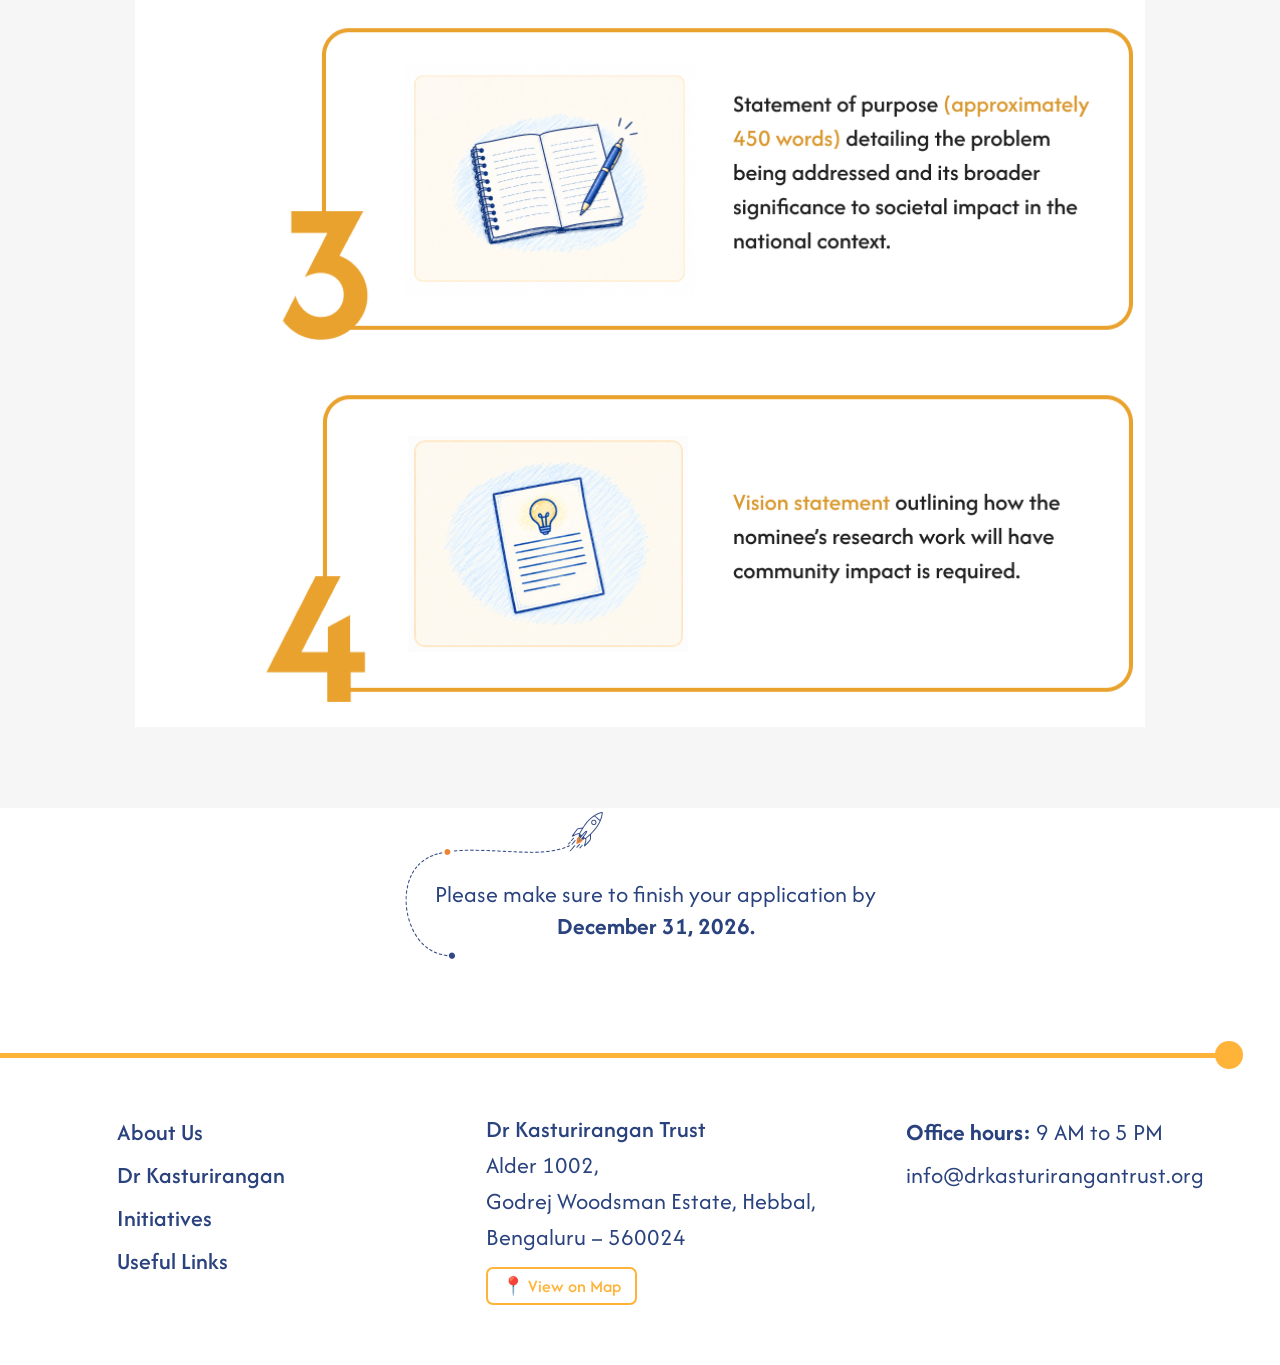
==== commit 9822b7ab: "apply mobile: replace PNG cards with HTML cards on mobile PNG image cards bake text at ~24px for 101" ====
--- a/apply.html
+++ b/apply.html
@@ -113,15 +113,31 @@
 
     <img class="ap-card-full" src="assets/apply/card-1.png"
          alt="Curriculum Vitae (maximum 2 pages)">
+    <div class="ap-card-mobile">
+      <span class="ap-card-num">1</span>
+      <p class="ap-card-label">Curriculum Vitae <span class="ap-card-sub">(maximum 2 pages)</span></p>
+    </div>
 
     <img class="ap-card-full" src="assets/apply/card-2.png"
          alt="Proof of PhD thesis submission between January 01, 2025 and December 31, 2026">
+    <div class="ap-card-mobile">
+      <span class="ap-card-num">2</span>
+      <p class="ap-card-label">Proof of PhD thesis submission <span class="ap-card-sub">between January 01, 2025 and December 31, 2026</span></p>
+    </div>
 
     <img class="ap-card-full" src="assets/apply/card-3.png"
          alt="Statement of purpose (approximately 450 words) detailing the problem being addressed and its broader significance to societal impact in the national context">
+    <div class="ap-card-mobile">
+      <span class="ap-card-num">3</span>
+      <p class="ap-card-label">Statement of purpose <span class="ap-card-sub">(approximately 450 words) detailing the problem being addressed and its broader significance to societal impact in the national context</span></p>
+    </div>
 
     <img class="ap-card-full" src="assets/apply/card-4.png"
-         alt="Vision statement outlining how the nominee�s research work will have community impact">
+         alt="Vision statement outlining how the nominee’s research work will have community impact">
+    <div class="ap-card-mobile">
+      <span class="ap-card-num">4</span>
+      <p class="ap-card-label">Vision statement <span class="ap-card-sub">outlining how the nominee’s research work will have community impact</span></p>
+    </div>
 
   </section>
 
--- a/shared.css
+++ b/shared.css
@@ -300,6 +300,8 @@
   padding: 8px;
   color: var(--c-primary-dark);
   flex-shrink: 0;
+  touch-action: manipulation;
+  -webkit-tap-highlight-color: transparent;
 }
 .nav-hamburger:hover { color: var(--c-accent); }
 
--- a/apply.css
+++ b/apply.css
@@ -123,6 +123,9 @@
 
 .ap-card-full + .ap-card-full { margin-top: 48px; }
 
+/* Mobile card alternatives — hidden on desktop, shown on mobile */
+.ap-card-mobile { display: none; }
+
 /* ─── 5. DISCLAIMER ────────────────────────────────────────────
    Rocket image left + disclaimer SVG text right.
    Figma: container 631×153px centred, gap 78px to footer.
--- a/mobile-apply.css
+++ b/mobile-apply.css
@@ -22,7 +22,7 @@
     position: static;
     width: auto;
     text-align: center;
-    font-size: 20px;
+    font-size: 24px;
     margin: 0 0 6px;
     line-height: 1.3;
   }
@@ -36,7 +36,7 @@
   }
 
   .ap-date-box time {
-    font-size: 24px;
+    font-size: 26px;
   }
 
   /* ── NOTICE BANNER ──────────────────────────────────────────── */
@@ -44,7 +44,7 @@
     height: auto;
     min-height: 60px;
     padding: 14px 20px;
-    font-size: 18px;
+    font-size: 24px;
     text-align: center;
     line-height: 1.4;
   }
@@ -54,26 +54,56 @@
     width: auto;
     max-width: 100%;
     padding: 32px 20px 20px;
-    font-size: 17px;
+    font-size: 18px;
     text-align: left;
     box-sizing: border-box;
   }
 
   /* ── DOCUMENT CARDS ─────────────────────────────────────────── */
   .ap-docs {
-    padding-left: 16px;
-    padding-right: 16px;
+    padding: 16px 16px 40px;
   }
 
-  .ap-card-full {
-    width: 100%;
-    max-width: 100%;
-    margin: 0 auto;
-    height: auto;
-    display: block;
+  /* Hide PNG image cards on mobile (text baked in, unreadably small) */
+  .ap-card-full { display: none; }
+
+  /* HTML card shown on mobile */
+  .ap-card-mobile {
+    display: flex;
+    align-items: center;
+    gap: 16px;
+    border: 4px solid #d9982e;
+    border-radius: 20px;
+    padding: 20px 20px 20px 16px;
+    margin-bottom: 16px;
+    background: #fff;
   }
 
-  .ap-card-full + .ap-card-full { margin-top: 24px; }
+  .ap-card-num {
+    font-family: var(--font-deco);
+    font-size: 64px;
+    color: #ffb338;
+    line-height: 1;
+    flex-shrink: 0;
+    min-width: 44px;
+    text-align: center;
+  }
+
+  .ap-card-label {
+    font-size: 20px;
+    font-weight: 600;
+    color: #2a427e;
+    line-height: 1.4;
+    margin: 0;
+  }
+
+  .ap-card-sub {
+    font-weight: 400;
+    color: #202020;
+    display: block;
+    margin-top: 4px;
+    font-size: 17px;
+  }
 
   /* ── DISCLAIMER ─────────────────────────────────────────────── */
   .ap-disclaimer {
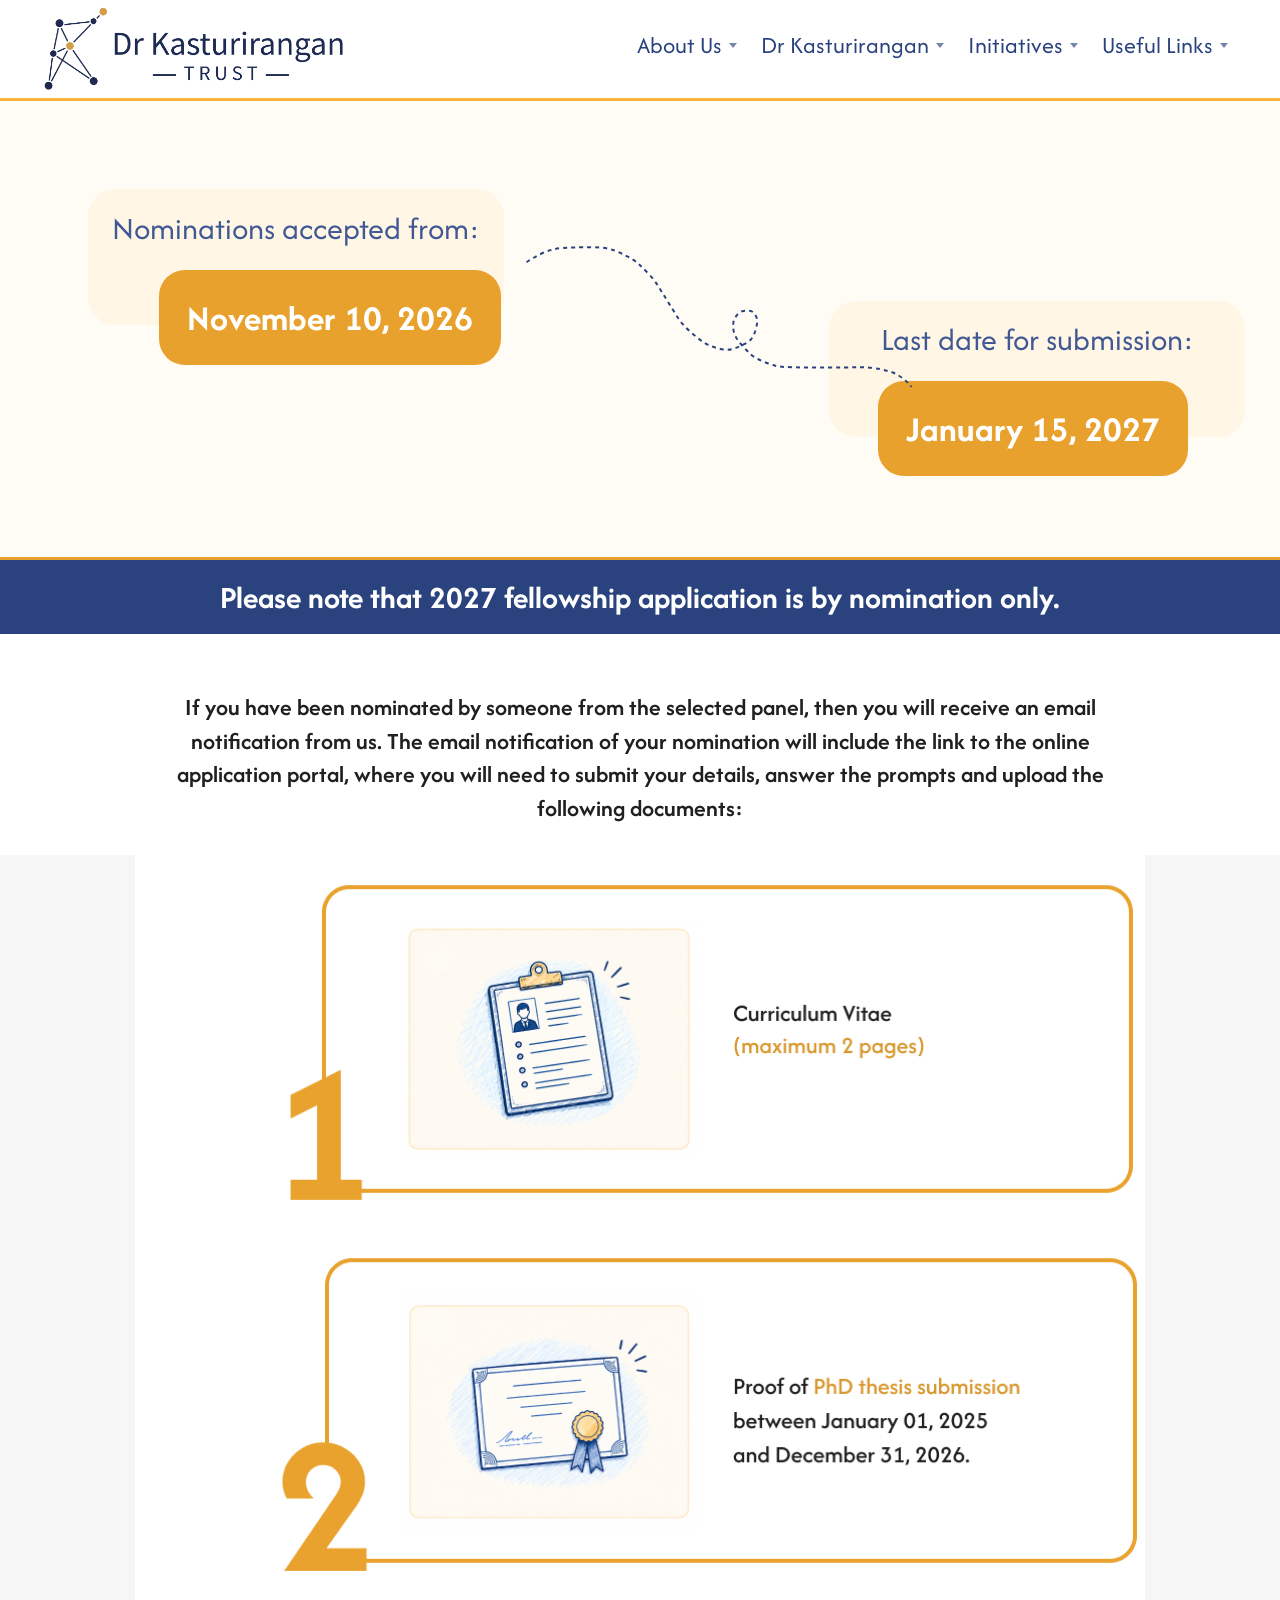
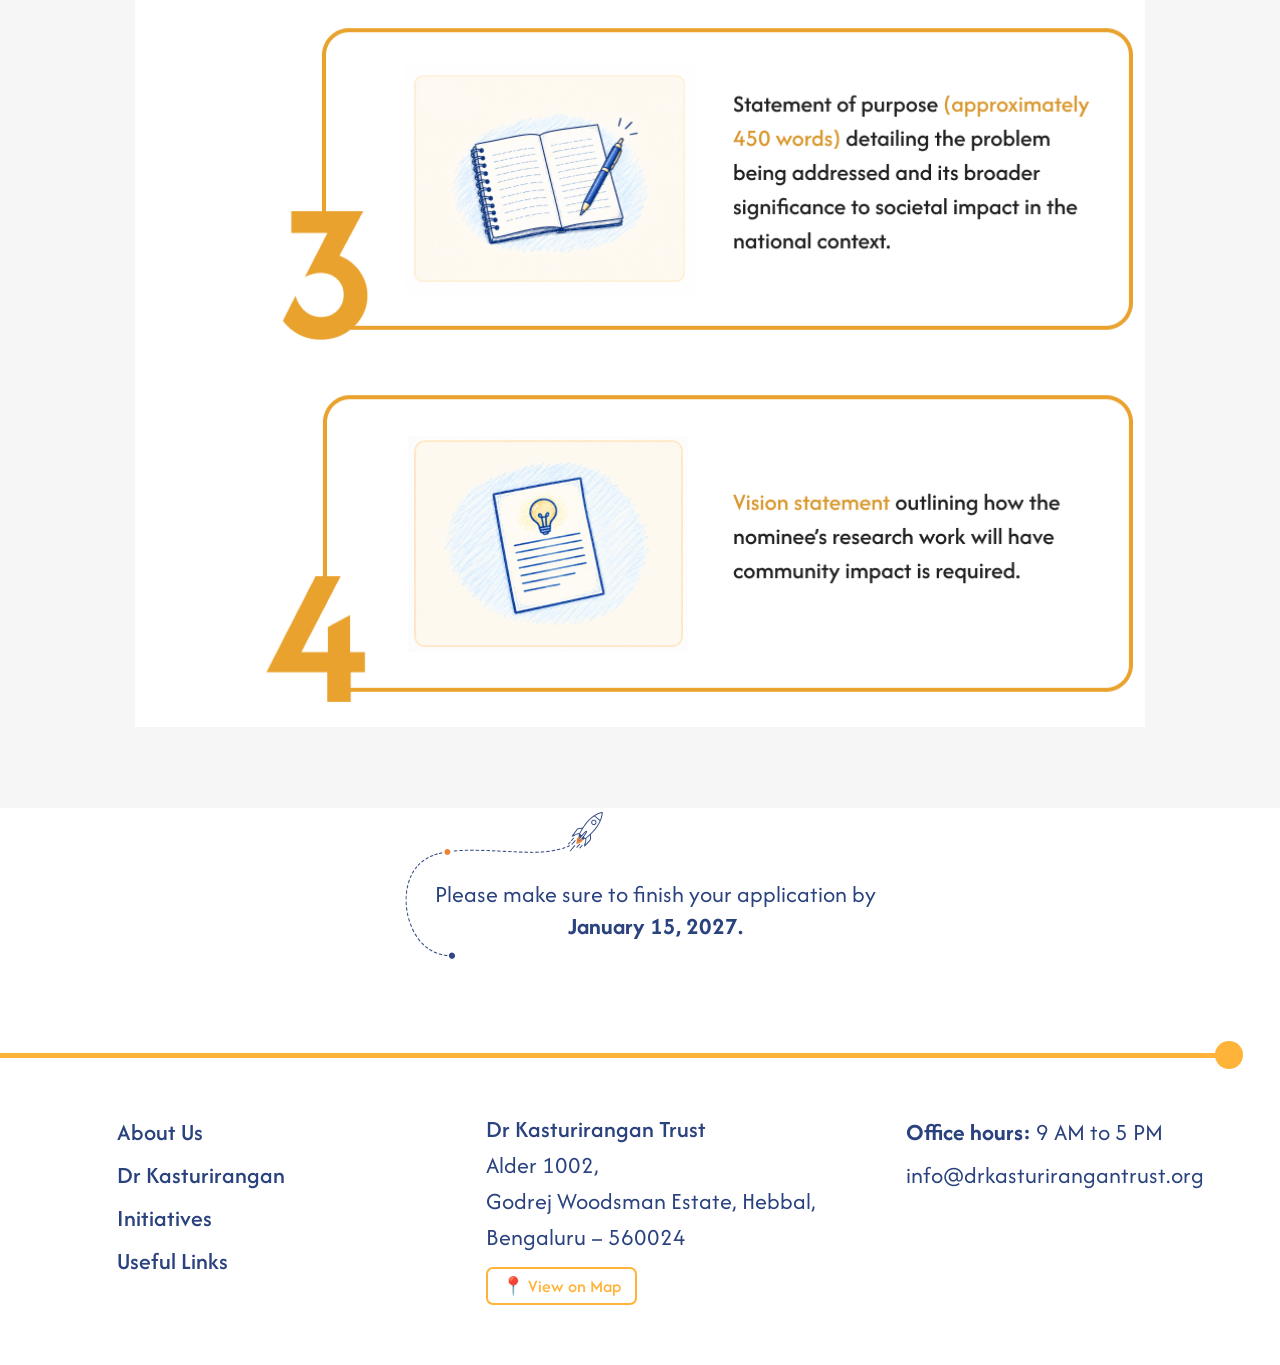
==== commit 558bb00d: "fellowship, apply, team: content updates for 2027 cycle fellowship.html: ₹6 lakh/year for 2 years, N" ====
--- a/apply.html
+++ b/apply.html
@@ -74,12 +74,12 @@
 
     <p class="ap-dates-label ap-dates-label--left">Nominations accepted from:</p>
     <div class="ap-date-box ap-date-box--left">
-      <time datetime="2026-11-01">November 1, 2026</time>
+      <time datetime="2026-11-10">November 10, 2026</time>
     </div>
 
     <p class="ap-dates-label ap-dates-label--right">Last date for submission:</p>
     <div class="ap-date-box ap-date-box--right">
-      <time datetime="2026-12-31">December 31, 2026</time>
+      <time datetime="2027-01-15">January 15, 2027</time>
     </div>
 
     <img class="ap-dates-connector" src="assets/apply/dates-connector.svg" alt="" aria-hidden="true">
@@ -119,10 +119,10 @@
     </div>
 
     <img class="ap-card-full" src="assets/apply/card-2.png"
-         alt="Proof of PhD thesis submission between January 01, 2025 and December 31, 2026">
+         alt="Proof of PhD thesis submission between January 01, 2023 and December 31, 2026">
     <div class="ap-card-mobile">
       <span class="ap-card-num">2</span>
-      <p class="ap-card-label">Proof of PhD thesis submission <span class="ap-card-sub">between January 01, 2025 and December 31, 2026</span></p>
+      <p class="ap-card-label">Proof of PhD thesis submission <span class="ap-card-sub">between January 01, 2023 and December 31, 2026</span></p>
     </div>
 
     <img class="ap-card-full" src="assets/apply/card-3.png"
@@ -149,7 +149,7 @@
   <div class="ap-disclaimer">
     <img class="ap-disclaimer-rocket" src="assets/apply/rocket.png"
          alt="" aria-hidden="true">
-    <p class="ap-disclaimer-text">Please make sure to finish your application by <strong>December 31, 2026.</strong></p>
+    <p class="ap-disclaimer-text">Please make sure to finish your application by <strong>January 15, 2027.</strong></p>
   </div>
 
   <!-- ============================================================
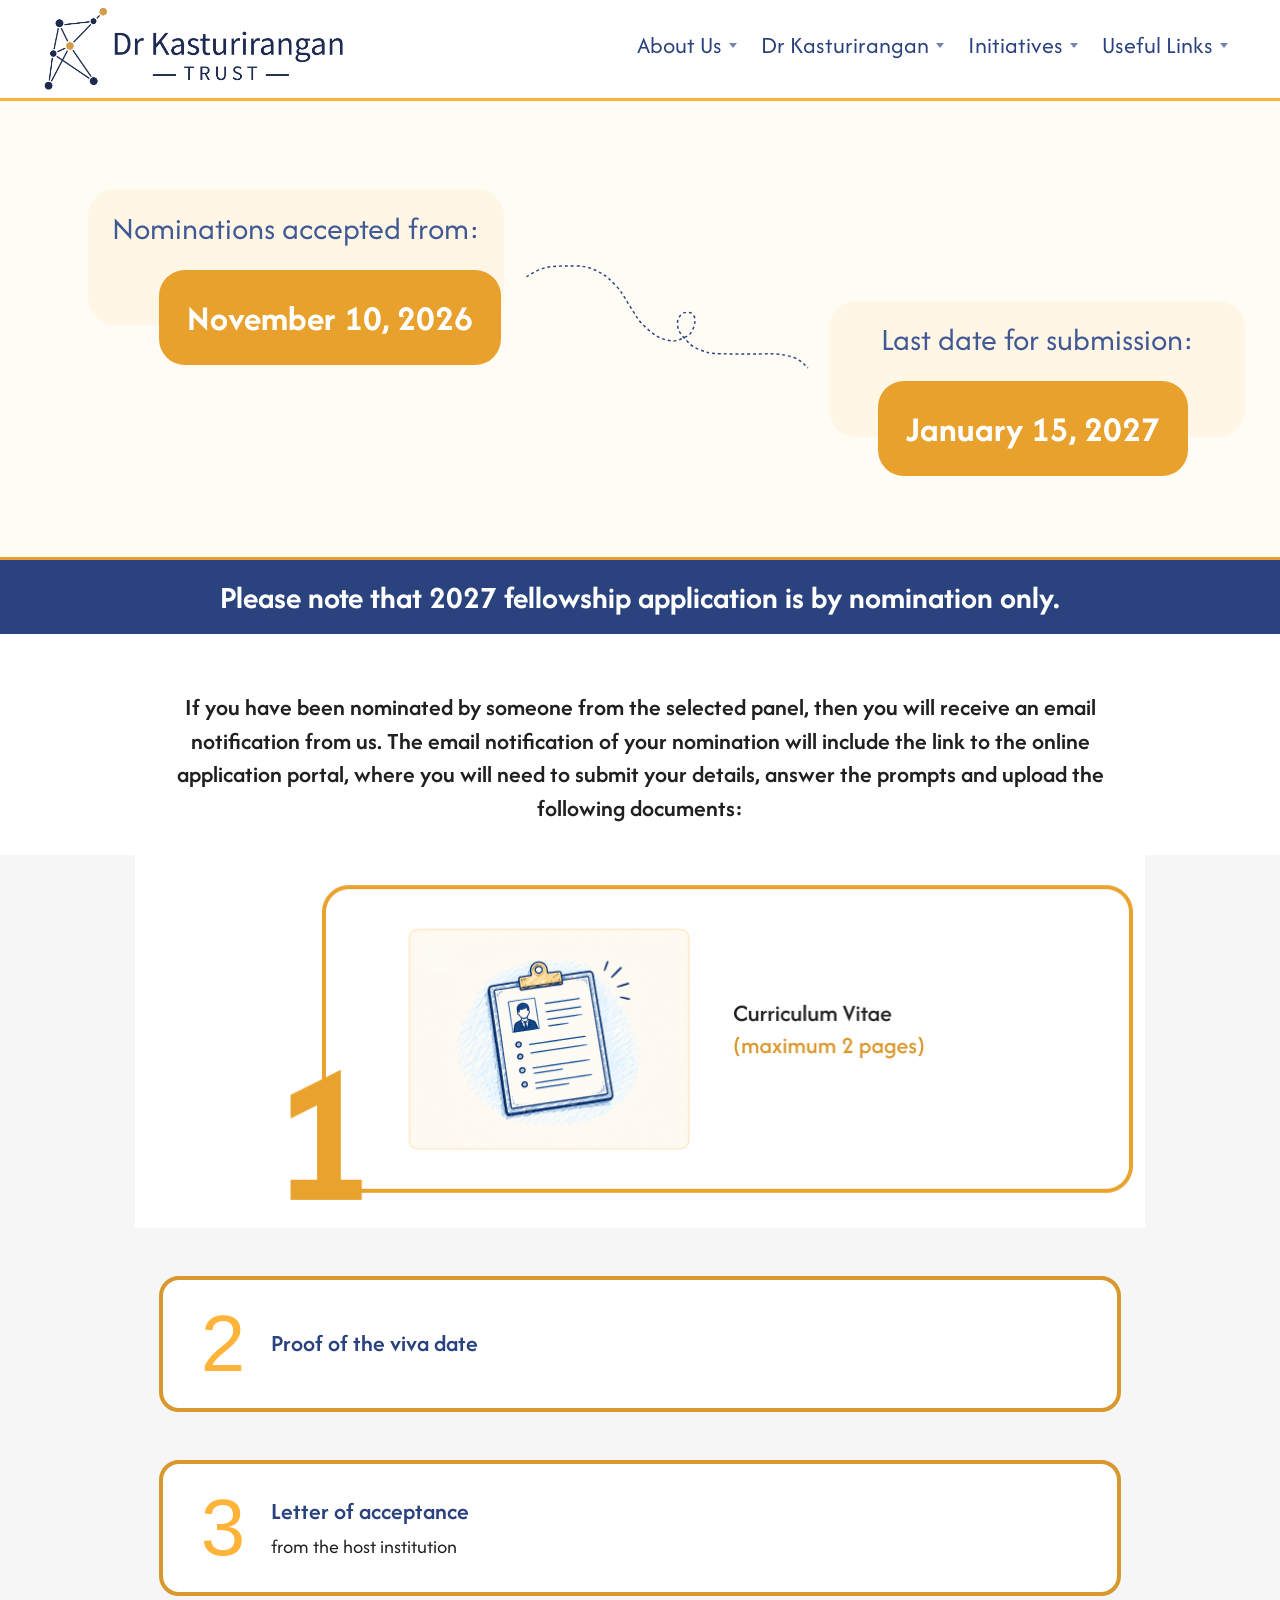
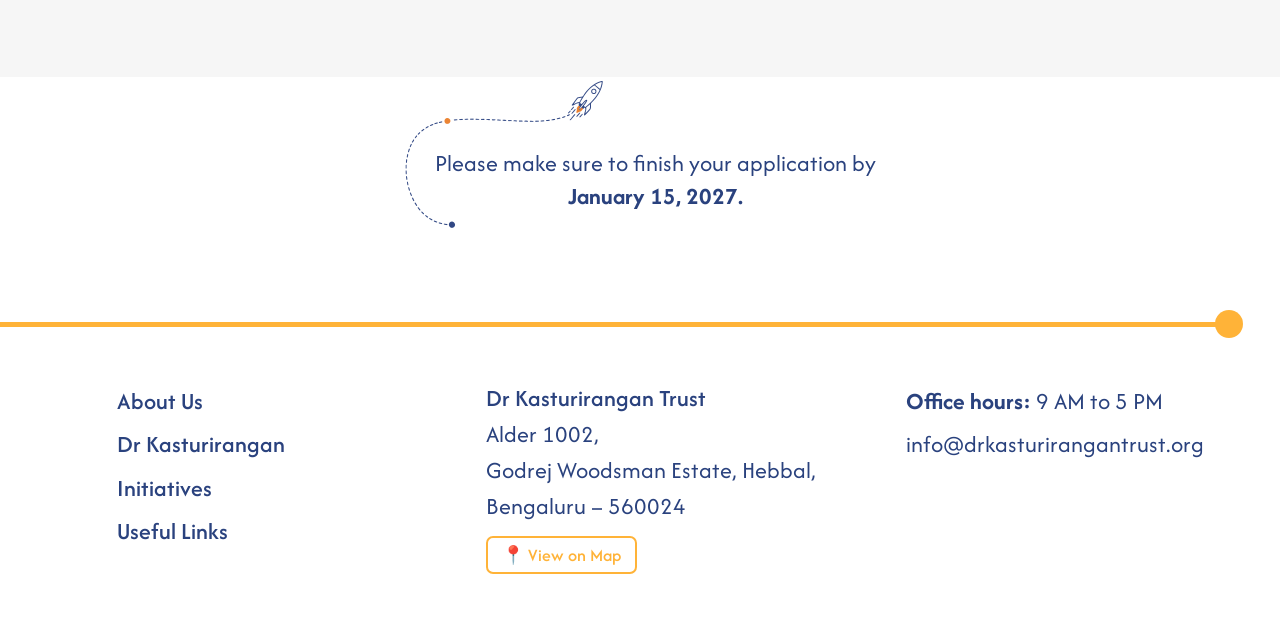
==== commit f904a6d3: "fellowship, apply: Kalyani content updates + apply dates connector fix fellowship.html: - Review pro" ====
--- a/apply.html
+++ b/apply.html
@@ -82,7 +82,7 @@
       <time datetime="2027-01-15">January 15, 2027</time>
     </div>
 
-    <img class="ap-dates-connector" src="assets/apply/dates-connector.svg" alt="" aria-hidden="true">
+    <div class="ap-dates-connector" aria-hidden="true"></div>
   </section>
 
   <!-- ============================================================
@@ -118,25 +118,14 @@
       <p class="ap-card-label">Curriculum Vitae <span class="ap-card-sub">(maximum 2 pages)</span></p>
     </div>
 
-    <img class="ap-card-full" src="assets/apply/card-2.png"
-         alt="Proof of PhD thesis submission between January 01, 2023 and December 31, 2026">
-    <div class="ap-card-mobile">
+    <div class="ap-card-html">
       <span class="ap-card-num">2</span>
-      <p class="ap-card-label">Proof of PhD thesis submission <span class="ap-card-sub">between January 01, 2023 and December 31, 2026</span></p>
+      <p class="ap-card-label">Proof of the viva date</p>
     </div>
 
-    <img class="ap-card-full" src="assets/apply/card-3.png"
-         alt="Statement of purpose (approximately 450 words) detailing the problem being addressed and its broader significance to societal impact in the national context">
-    <div class="ap-card-mobile">
+    <div class="ap-card-html">
       <span class="ap-card-num">3</span>
-      <p class="ap-card-label">Statement of purpose <span class="ap-card-sub">(approximately 450 words) detailing the problem being addressed and its broader significance to societal impact in the national context</span></p>
-    </div>
-
-    <img class="ap-card-full" src="assets/apply/card-4.png"
-         alt="Vision statement outlining how the nominee’s research work will have community impact">
-    <div class="ap-card-mobile">
-      <span class="ap-card-num">4</span>
-      <p class="ap-card-label">Vision statement <span class="ap-card-sub">outlining how the nominee’s research work will have community impact</span></p>
+      <p class="ap-card-label">Letter of acceptance <span class="ap-card-sub">from the host institution</span></p>
     </div>
 
   </section>
--- a/apply.css
+++ b/apply.css
@@ -59,13 +59,21 @@
   text-align: center;
 }
 
-/* Connector arrow between the two date groups */
+/* Connector arrow between the two date groups.
+   Left tracks the fixed-px left group; right tracks the %-based right group. */
 .ap-dates-connector {
   position: absolute;
   left: 526px;
+  right: calc(35.21% + 20px);
   top: 145px;
-  width: 387px;
   height: 142px;
+  background: url('assets/apply/dates-connector.svg') no-repeat;
+  background-size: 100% 100%;
+}
+
+/* Hide connector when viewport is too narrow for the gap to look right */
+@media (max-width: 900px) {
+  .ap-dates-connector { display: none; }
 }
 
 /* ─── 2. NOTICE BANNER ─────────────────────────────────────────
@@ -126,6 +134,46 @@
 /* Mobile card alternatives — hidden on desktop, shown on mobile */
 .ap-card-mobile { display: none; }
 
+/* HTML cards shown at all screen sizes (used for cards without a PNG) */
+.ap-card-html {
+  display: flex;
+  align-items: center;
+  gap: 20px;
+  border: 4px solid #d9982e;
+  border-radius: 20px;
+  padding: 24px 32px;
+  margin: 48px auto 0;
+  background: #fff;
+  max-width: 962px;
+}
+
+.ap-card-html .ap-card-num {
+  font-family: var(--font-deco);
+  font-size: 80px;
+  color: #ffb338;
+  line-height: 1;
+  flex-shrink: 0;
+  min-width: 56px;
+  text-align: center;
+}
+
+.ap-card-html .ap-card-label {
+  font-family: var(--font-main);
+  font-size: 24px;
+  font-weight: 600;
+  color: #2a427e;
+  line-height: 1.4;
+  margin: 0;
+}
+
+.ap-card-html .ap-card-sub {
+  font-weight: 400;
+  color: #202020;
+  display: block;
+  margin-top: 4px;
+  font-size: 20px;
+}
+
 /* ─── 5. DISCLAIMER ────────────────────────────────────────────
    Rocket image left + disclaimer SVG text right.
    Figma: container 631×153px centred, gap 78px to footer.
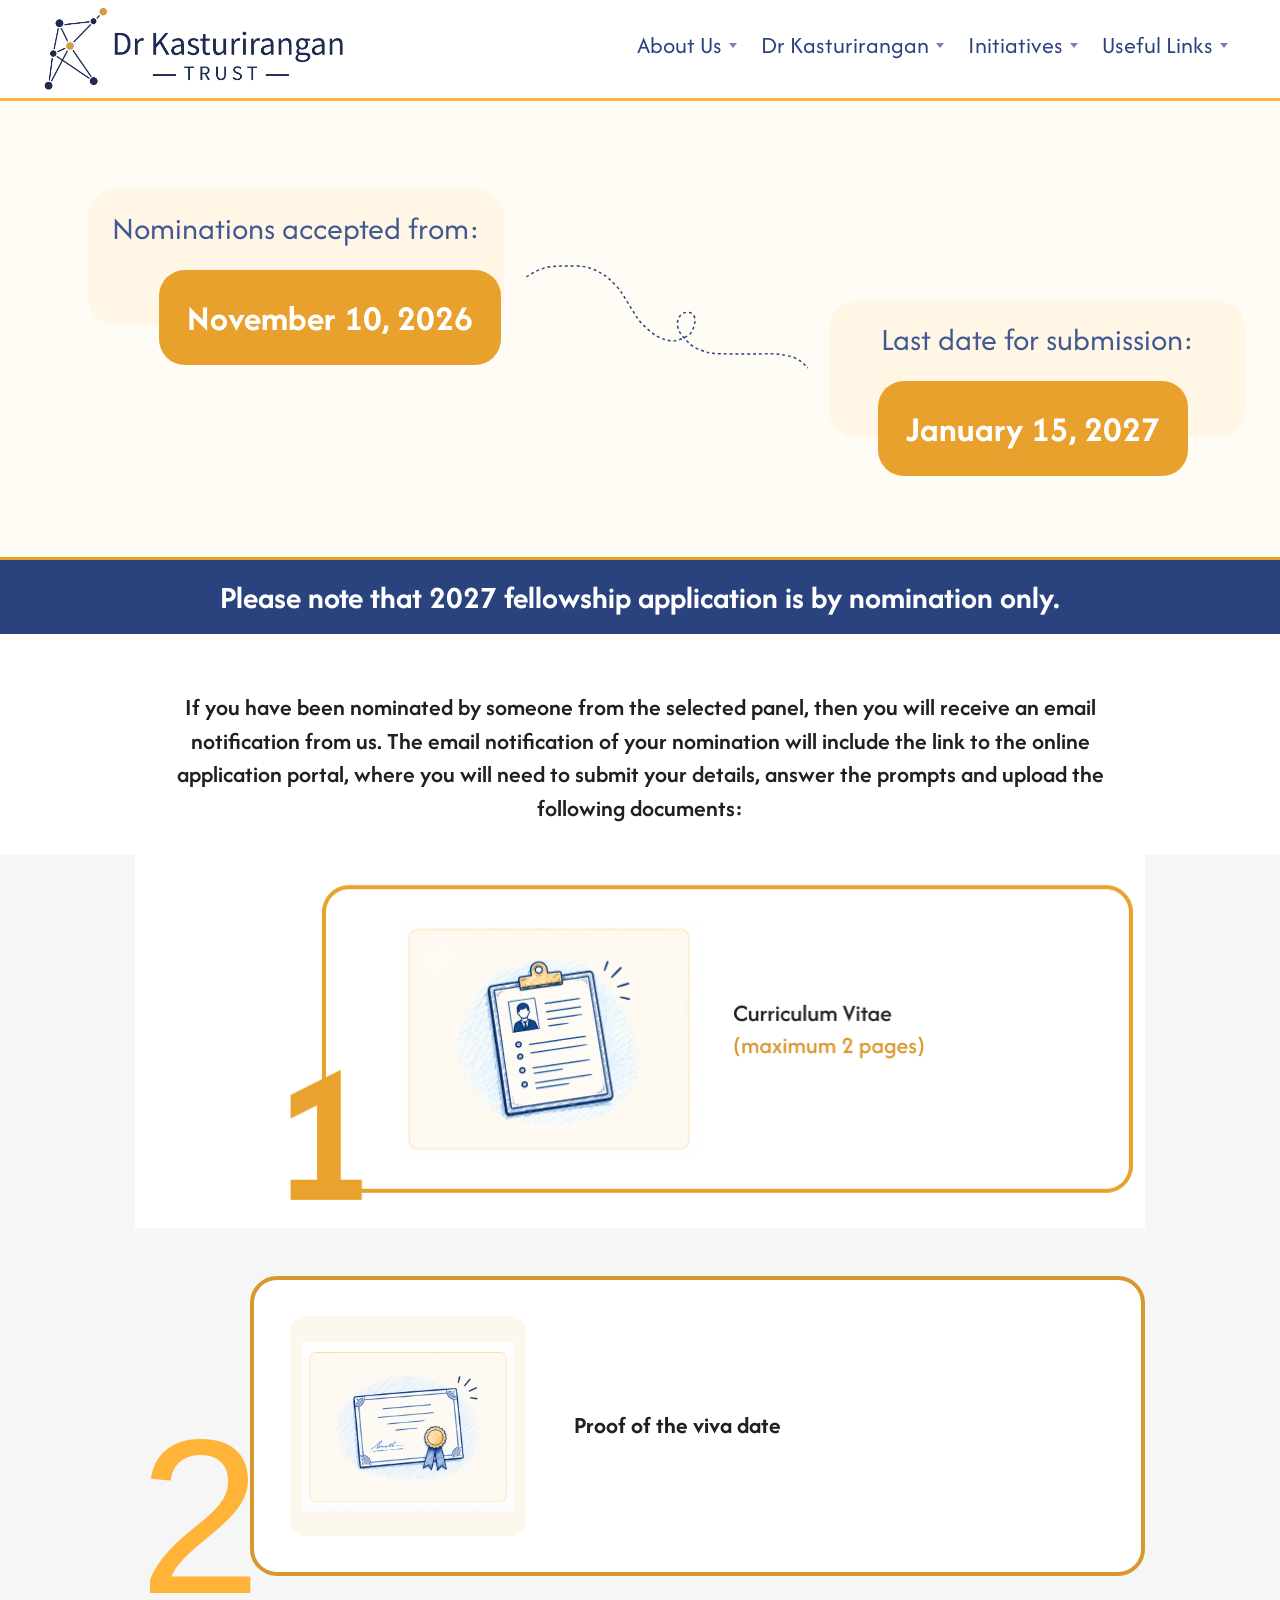
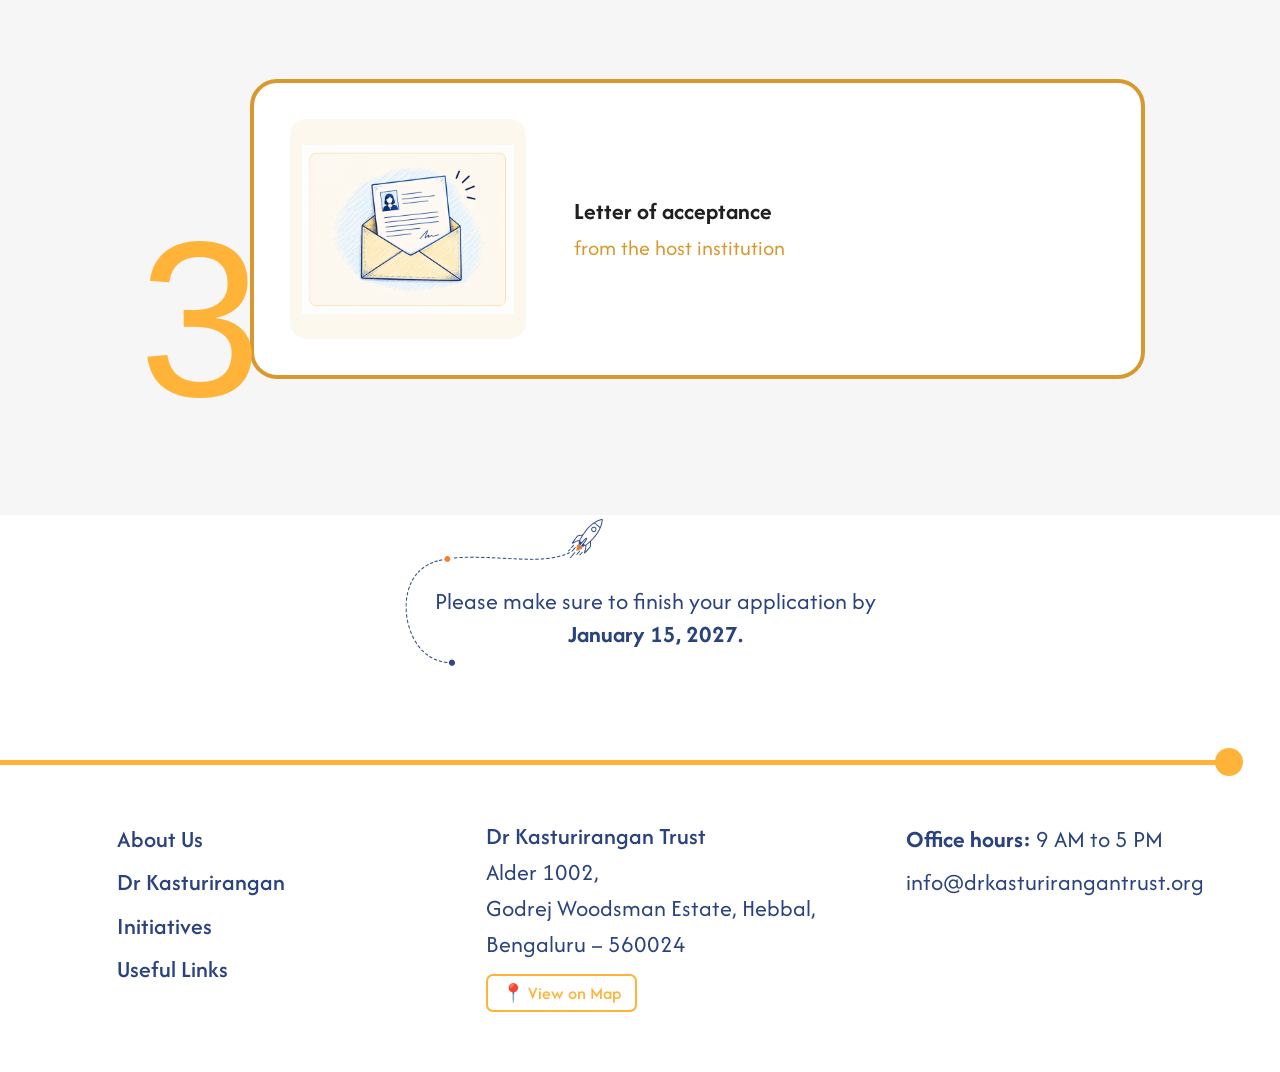
==== commit 0701ac17: "apply: redesign cards 2 & 3 to match card-1 PNG layout Large amber number hanging outside the card b" ====
--- a/apply.html
+++ b/apply.html
@@ -119,13 +119,23 @@
     </div>
 
     <div class="ap-card-html">
-      <span class="ap-card-num">2</span>
-      <p class="ap-card-label">Proof of the viva date</p>
+      <div class="ap-card-inner">
+        <span class="ap-card-num">2</span>
+        <div class="ap-card-illus-wrap">
+          <img src="assets/apply/phd-1.png" alt="" aria-hidden="true">
+        </div>
+        <p class="ap-card-label">Proof of the viva date</p>
+      </div>
     </div>
 
     <div class="ap-card-html">
-      <span class="ap-card-num">3</span>
-      <p class="ap-card-label">Letter of acceptance <span class="ap-card-sub">from the host institution</span></p>
+      <div class="ap-card-inner">
+        <span class="ap-card-num">3</span>
+        <div class="ap-card-illus-wrap">
+          <img src="assets/apply/nomination-letter-1.png" alt="" aria-hidden="true">
+        </div>
+        <p class="ap-card-label">Letter of acceptance <span class="ap-card-sub">from the host institution</span></p>
+      </div>
     </div>
 
   </section>
--- a/apply.css
+++ b/apply.css
@@ -134,44 +134,76 @@
 /* Mobile card alternatives — hidden on desktop, shown on mobile */
 .ap-card-mobile { display: none; }
 
-/* HTML cards shown at all screen sizes (used for cards without a PNG) */
+/* HTML cards — replicates the visual design of .ap-card-full PNG cards.
+   Number hangs outside the border box (bottom-left), illustration left, text right. */
 .ap-card-html {
-  display: flex;
-  align-items: center;
-  gap: 20px;
+  position: relative;
+  width: 1010px;
+  margin: 48px auto 0;
+  padding-bottom: 55px; /* room for the number hanging below the card */
+}
+
+.ap-card-html .ap-card-inner {
+  position: relative;
+  margin-left: 115px;
   border: 4px solid #d9982e;
-  border-radius: 20px;
-  padding: 24px 32px;
-  margin: 48px auto 0;
+  border-radius: 27px;
   background: #fff;
-  max-width: 962px;
-}
-
+  display: flex;
+  align-items: center;
+  gap: 48px;
+  padding: 36px 48px 36px 36px;
+  min-height: 280px;
+  box-sizing: border-box;
+}
+
+/* Large decorative number — absolute, hangs left of and below the card border */
 .ap-card-html .ap-card-num {
+  position: absolute;
+  left: -115px;
+  bottom: -55px;
   font-family: var(--font-deco);
-  font-size: 80px;
+  font-size: 220px;
   color: #ffb338;
   line-height: 1;
+}
+
+/* Illustration slot — beige rounded box matching the card-1 PNG style */
+.ap-card-html .ap-card-illus-wrap {
   flex-shrink: 0;
-  min-width: 56px;
-  text-align: center;
+  width: 236px;
+  height: 220px;
+  background: #fdf8ed;
+  border-radius: 16px;
+  display: flex;
+  align-items: center;
+  justify-content: center;
+  overflow: hidden;
+  padding: 12px;
+  box-sizing: border-box;
+}
+
+.ap-card-html .ap-card-illus-wrap img {
+  width: 100%;
+  height: 100%;
+  object-fit: contain;
 }
 
 .ap-card-html .ap-card-label {
   font-family: var(--font-main);
   font-size: 24px;
-  font-weight: 600;
-  color: #2a427e;
+  font-weight: 700;
+  color: #202020;
   line-height: 1.4;
   margin: 0;
 }
 
 .ap-card-html .ap-card-sub {
   font-weight: 400;
-  color: #202020;
+  color: #d9982e;
   display: block;
   margin-top: 4px;
-  font-size: 20px;
+  font-size: 22px;
 }
 
 /* ─── 5. DISCLAIMER ────────────────────────────────────────────
--- a/mobile-apply.css
+++ b/mobile-apply.css
@@ -105,6 +105,36 @@
     font-size: 17px;
   }
 
+  /* ── HTML CARDS (2 & 3) mobile reset ───────────────────────── */
+  .ap-card-html {
+    width: auto;
+    padding-bottom: 0;
+    margin-bottom: 16px;
+  }
+
+  .ap-card-html .ap-card-inner {
+    margin-left: 0;
+    min-height: 0;
+    padding: 20px 20px 20px 16px;
+    gap: 16px;
+  }
+
+  /* Number re-enters flow, illustration hidden */
+  .ap-card-html .ap-card-num {
+    position: static;
+    font-size: 64px;
+    flex-shrink: 0;
+    min-width: 44px;
+    text-align: center;
+    align-self: center;
+  }
+
+  .ap-card-html .ap-card-illus-wrap { display: none; }
+
+  .ap-card-html .ap-card-label { font-size: 20px; color: #2a427e; }
+
+  .ap-card-html .ap-card-sub { font-size: 17px; color: #202020; }
+
   /* ── DISCLAIMER ─────────────────────────────────────────────── */
   .ap-disclaimer {
     position: static;
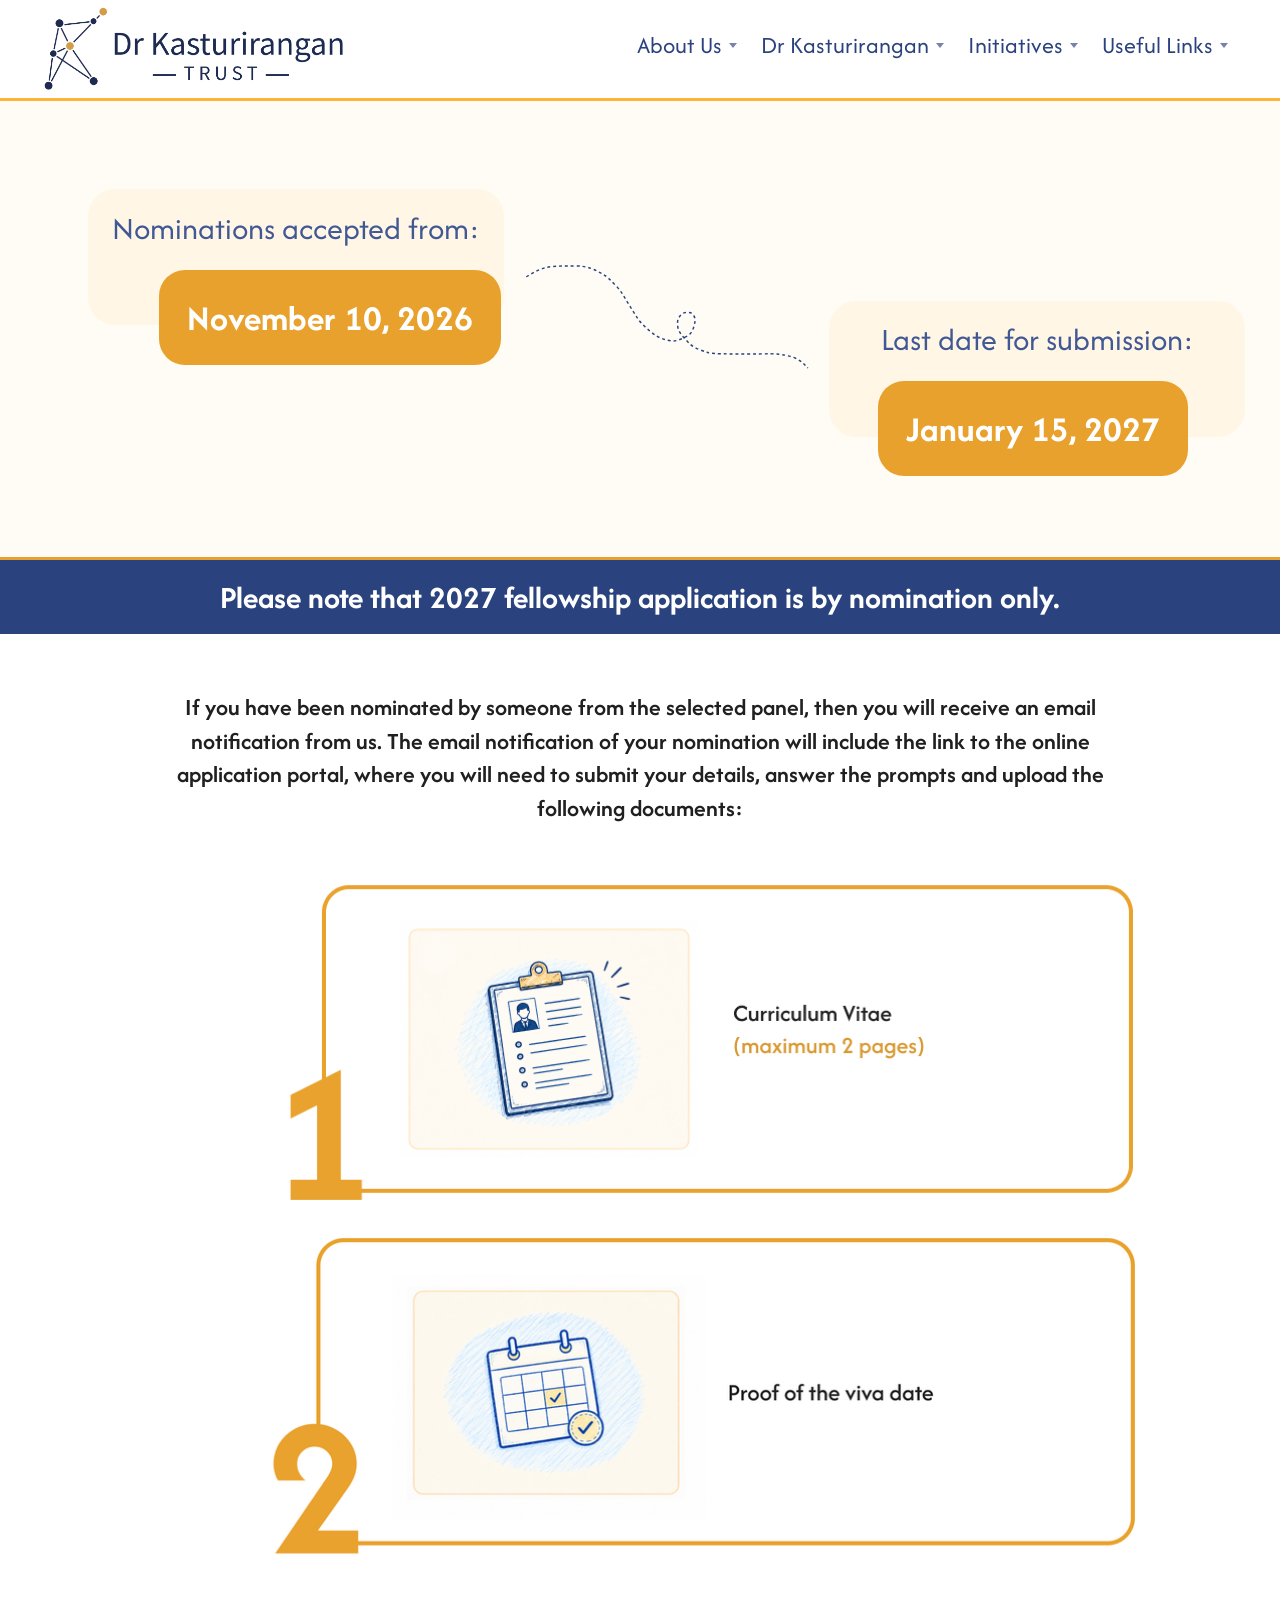
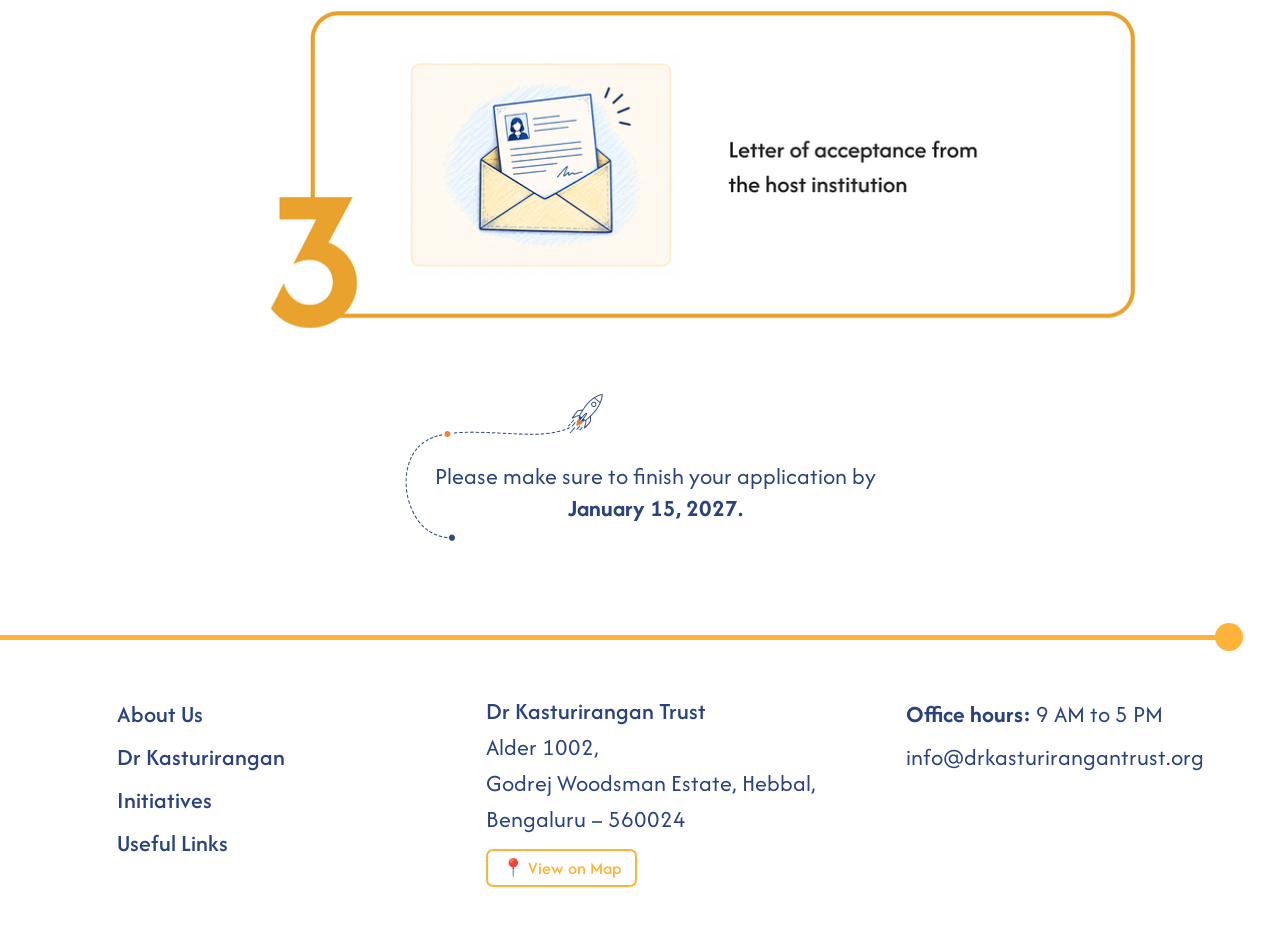
==== commit a7210b16: "apply: replace HTML cards 2 & 3 with Figma-exported PNGs; fix docs bg and spacing - Export new card-" ====
--- a/apply.html
+++ b/apply.html
@@ -118,24 +118,18 @@
       <p class="ap-card-label">Curriculum Vitae <span class="ap-card-sub">(maximum 2 pages)</span></p>
     </div>
 
-    <div class="ap-card-html">
-      <div class="ap-card-inner">
-        <span class="ap-card-num">2</span>
-        <div class="ap-card-illus-wrap">
-          <img src="assets/apply/phd-1.png" alt="" aria-hidden="true">
-        </div>
-        <p class="ap-card-label">Proof of the viva date</p>
-      </div>
+    <img class="ap-card-full" src="assets/apply/card-2.png"
+         alt="Proof of the viva date">
+    <div class="ap-card-mobile">
+      <span class="ap-card-num">2</span>
+      <p class="ap-card-label">Proof of the viva date</p>
     </div>
 
-    <div class="ap-card-html">
-      <div class="ap-card-inner">
-        <span class="ap-card-num">3</span>
-        <div class="ap-card-illus-wrap">
-          <img src="assets/apply/nomination-letter-1.png" alt="" aria-hidden="true">
-        </div>
-        <p class="ap-card-label">Letter of acceptance <span class="ap-card-sub">from the host institution</span></p>
-      </div>
+    <img class="ap-card-full" src="assets/apply/card-3.png"
+         alt="Letter of acceptance from the host institution">
+    <div class="ap-card-mobile">
+      <span class="ap-card-num">3</span>
+      <p class="ap-card-label">Letter of acceptance <span class="ap-card-sub">from the host institution</span></p>
     </div>
 
   </section>
--- a/apply.css
+++ b/apply.css
@@ -118,8 +118,8 @@
    Number is baked into each card image.
    ─────────────────────────────────────────────────────────────── */
 .ap-docs {
-  padding-bottom: 81px;
-  background: #F6F6F6;
+  padding-bottom: 16px;
+  background: #fff;
 }
 
 .ap-card-full {
@@ -133,78 +133,6 @@
 
 /* Mobile card alternatives — hidden on desktop, shown on mobile */
 .ap-card-mobile { display: none; }
-
-/* HTML cards — replicates the visual design of .ap-card-full PNG cards.
-   Number hangs outside the border box (bottom-left), illustration left, text right. */
-.ap-card-html {
-  position: relative;
-  width: 1010px;
-  margin: 48px auto 0;
-  padding-bottom: 55px; /* room for the number hanging below the card */
-}
-
-.ap-card-html .ap-card-inner {
-  position: relative;
-  margin-left: 115px;
-  border: 4px solid #d9982e;
-  border-radius: 27px;
-  background: #fff;
-  display: flex;
-  align-items: center;
-  gap: 48px;
-  padding: 36px 48px 36px 36px;
-  min-height: 280px;
-  box-sizing: border-box;
-}
-
-/* Large decorative number — absolute, hangs left of and below the card border */
-.ap-card-html .ap-card-num {
-  position: absolute;
-  left: -115px;
-  bottom: -55px;
-  font-family: var(--font-deco);
-  font-size: 220px;
-  color: #ffb338;
-  line-height: 1;
-}
-
-/* Illustration slot — beige rounded box matching the card-1 PNG style */
-.ap-card-html .ap-card-illus-wrap {
-  flex-shrink: 0;
-  width: 236px;
-  height: 220px;
-  background: #fdf8ed;
-  border-radius: 16px;
-  display: flex;
-  align-items: center;
-  justify-content: center;
-  overflow: hidden;
-  padding: 12px;
-  box-sizing: border-box;
-}
-
-.ap-card-html .ap-card-illus-wrap img {
-  width: 100%;
-  height: 100%;
-  object-fit: contain;
-}
-
-.ap-card-html .ap-card-label {
-  font-family: var(--font-main);
-  font-size: 24px;
-  font-weight: 700;
-  color: #202020;
-  line-height: 1.4;
-  margin: 0;
-}
-
-.ap-card-html .ap-card-sub {
-  font-weight: 400;
-  color: #d9982e;
-  display: block;
-  margin-top: 4px;
-  font-size: 22px;
-}
 
 /* ─── 5. DISCLAIMER ────────────────────────────────────────────
    Rocket image left + disclaimer SVG text right.
--- a/mobile-apply.css
+++ b/mobile-apply.css
@@ -105,36 +105,6 @@
     font-size: 17px;
   }
 
-  /* ── HTML CARDS (2 & 3) mobile reset ───────────────────────── */
-  .ap-card-html {
-    width: auto;
-    padding-bottom: 0;
-    margin-bottom: 16px;
-  }
-
-  .ap-card-html .ap-card-inner {
-    margin-left: 0;
-    min-height: 0;
-    padding: 20px 20px 20px 16px;
-    gap: 16px;
-  }
-
-  /* Number re-enters flow, illustration hidden */
-  .ap-card-html .ap-card-num {
-    position: static;
-    font-size: 64px;
-    flex-shrink: 0;
-    min-width: 44px;
-    text-align: center;
-    align-self: center;
-  }
-
-  .ap-card-html .ap-card-illus-wrap { display: none; }
-
-  .ap-card-html .ap-card-label { font-size: 20px; color: #2a427e; }
-
-  .ap-card-html .ap-card-sub { font-size: 17px; color: #202020; }
-
   /* ── DISCLAIMER ─────────────────────────────────────────────── */
   .ap-disclaimer {
     position: static;
